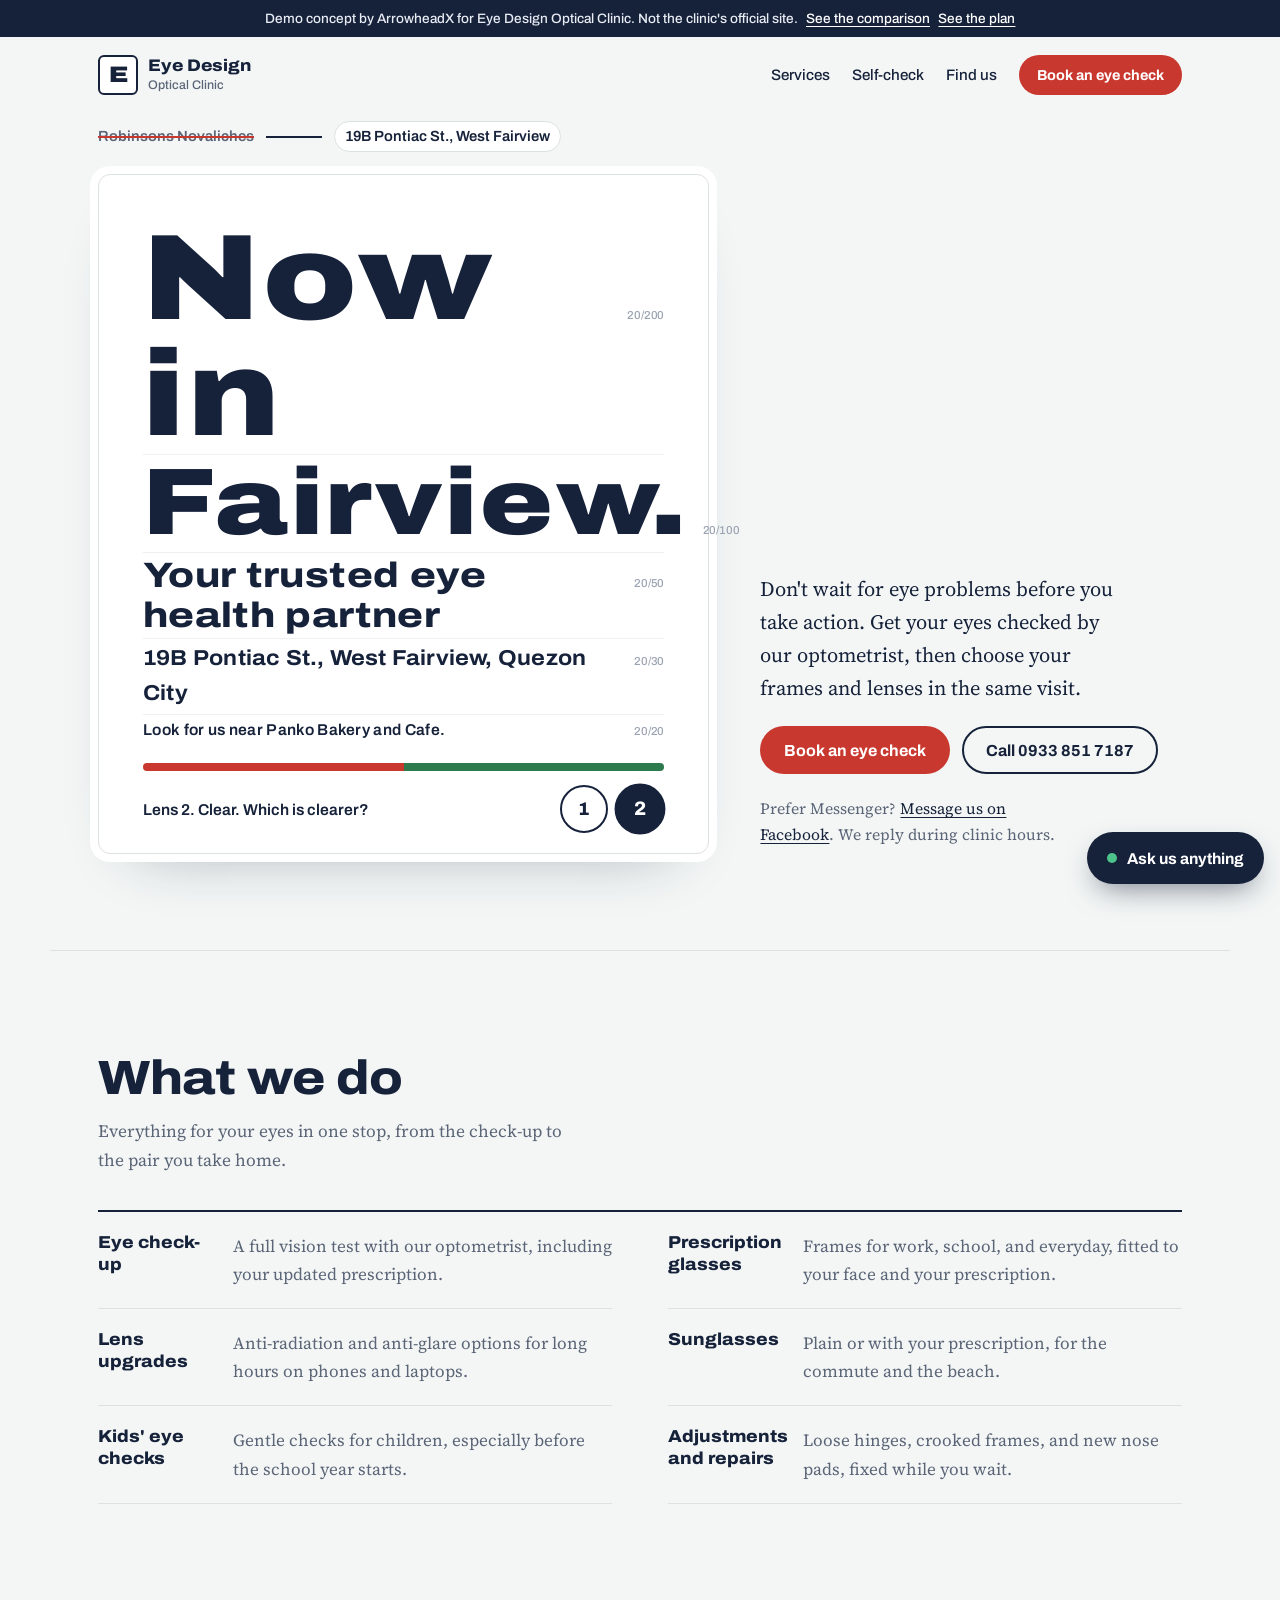
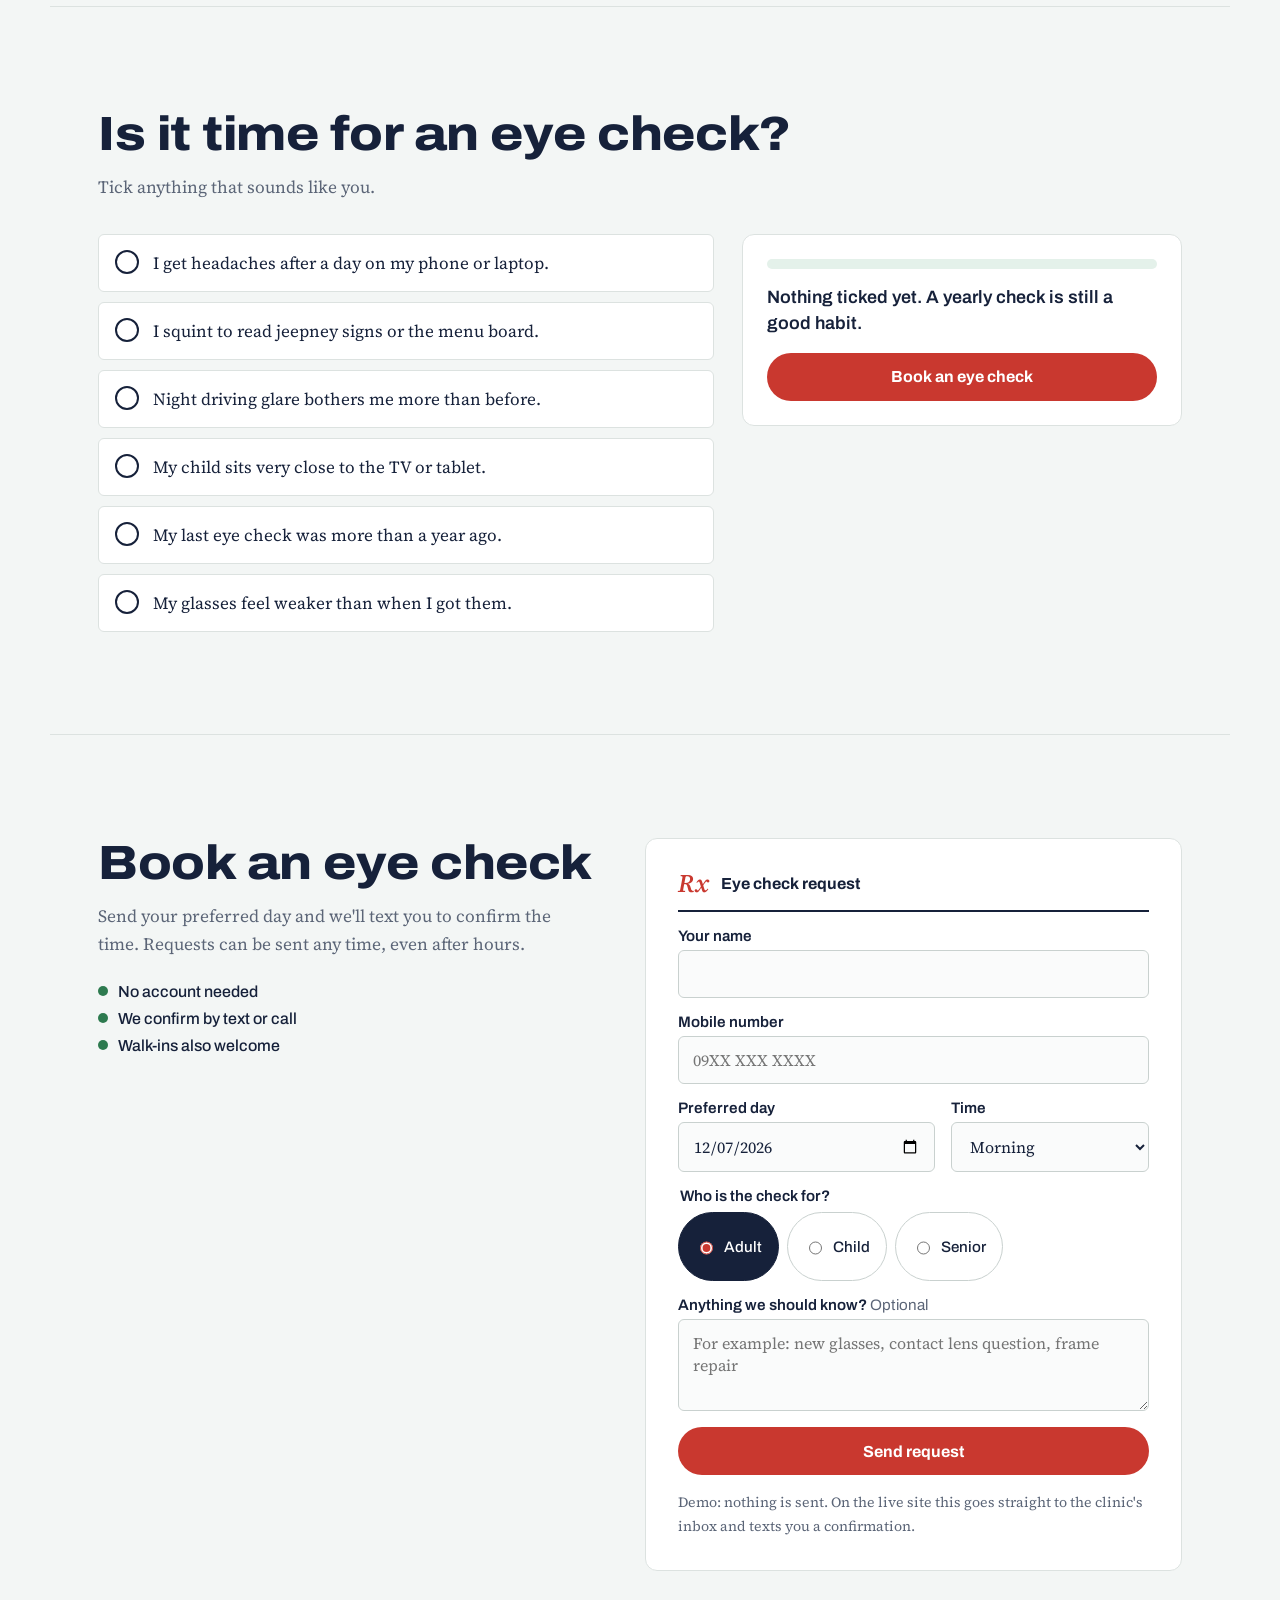
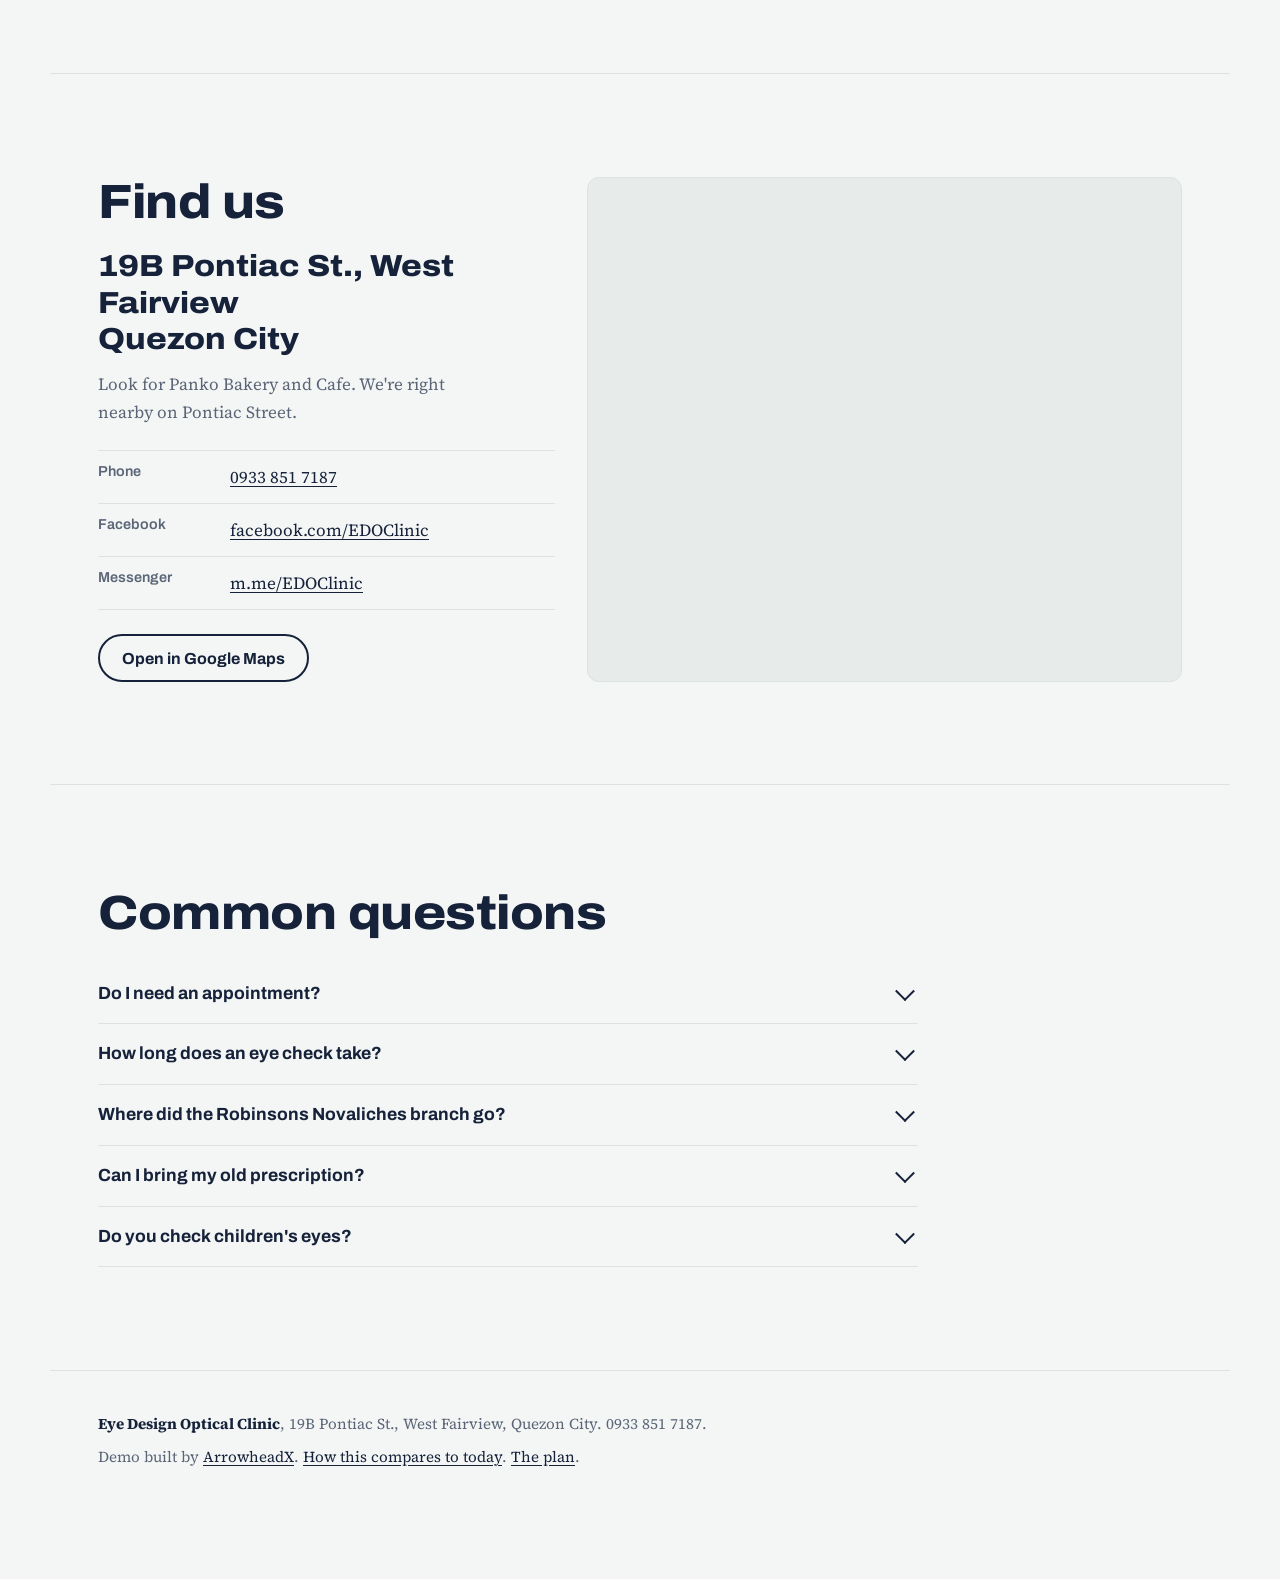
==== index.html @ 6e3d589e "Eye Design Optical demo, comparison, and plan pages Co-Authored-By: Claude Opus 5.5 <noreply@anthrop" ====
<!doctype html>
<html lang="en">
<head>
<meta charset="utf-8">
<meta name="viewport" content="width=device-width, initial-scale=1">
<title>Eye Design Optical Clinic | Eye checks in West Fairview, Quezon City (demo)</title>
<meta name="description" content="Demo concept: Eye Design Optical Clinic is now at 19B Pontiac St., West Fairview, Quezon City, near Panko Bakery and Cafe. Request an eye check any time.">
<meta name="robots" content="noindex, nofollow">
<link rel="preconnect" href="https://fonts.googleapis.com">
<link rel="preconnect" href="https://fonts.gstatic.com" crossorigin>
<link href="https://fonts.googleapis.com/css2?family=Archivo:wdth,wght@62..125,400..900&family=Source+Serif+4:opsz,wght@8..60,400;8..60,600&display=swap" rel="stylesheet">
<link rel="stylesheet" href="styles.css">
<link rel="icon" href="data:image/svg+xml,%3Csvg xmlns='http://www.w3.org/2000/svg' viewBox='0 0 32 32'%3E%3Crect width='32' height='32' rx='6' fill='%23ffffff'/%3E%3Cpath d='M8 8h16v4H13v2h9v4h-9v2h11v4H8z' fill='%2316213A'/%3E%3C/svg%3E">
</head>
<body>
<a class="skip" href="#book">Skip to booking</a>

<div class="demo-bar" role="note">
  Demo concept by ArrowheadX for Eye Design Optical Clinic. Not the clinic's official site.
  <a href="compare">See the comparison</a> <a href="pitch">See the plan</a>
</div>

<header class="top">
  <a class="brand" href="#" aria-label="Eye Design Optical Clinic, home">
    <span class="brand-mark" aria-hidden="true">E</span>
    <span class="brand-name">Eye Design<br><small>Optical Clinic</small></span>
  </a>
  <nav aria-label="Main">
    <a href="#services">Services</a>
    <a href="#check">Self-check</a>
    <a href="#visit">Find us</a>
    <a class="btn btn-red btn-sm" href="#book">Book an eye check</a>
  </nav>
</header>

<main>
<section class="hero" aria-labelledby="hero-title">
  <div class="moved" role="status">
    <span class="moved-old">Robinsons Novaliches</span>
    <span class="moved-line" aria-hidden="true"><i></i></span>
    <span class="moved-new">19B Pontiac St., West Fairview</span>
    <span class="sr">We have moved from Robinsons Novaliches to 19B Pontiac St., West Fairview.</span>
  </div>

  <div class="hero-grid">
    <figure class="chart" id="chart" data-lens="0">
      <h1 id="hero-title" class="chart-rows">
        <span class="row r1"><b>Now in</b><em>20/200</em></span>
        <span class="row r2"><b>Fairview.</b><em>20/100</em></span>
        <span class="row r3"><b>Your trusted eye health partner</b><em>20/50</em></span>
        <span class="row r4"><b>19B Pontiac St., West Fairview, Quezon City</b><em>20/30</em></span>
        <span class="row r5"><b>Look for us near Panko Bakery and Cafe.</b><em>20/20</em></span>
      </h1>
      <div class="duo" aria-hidden="true"><span></span><span></span></div>
      <figcaption class="lens-q">
        <span id="lens-prompt">Which is clearer?</span>
        <span class="lens-btns" role="group" aria-label="Choose a lens">
          <button type="button" class="lens" data-lens="1" aria-pressed="false">1</button>
          <button type="button" class="lens" data-lens="2" aria-pressed="false">2</button>
        </span>
      </figcaption>
    </figure>

    <div class="hero-side">
      <p class="lede">Don't wait for eye problems before you take action. Get your eyes checked by our optometrist, then choose your frames and lenses in the same visit.</p>
      <div class="actions">
        <a class="btn btn-red" href="#book">Book an eye check</a>
        <a class="btn btn-line" href="tel:+639338517187">Call 0933 851 7187</a>
      </div>
      <p class="side-note">Prefer Messenger? <a href="https://m.me/EDOClinic" rel="noopener">Message us on Facebook</a>. We reply during clinic hours.</p>
    </div>
  </div>
</section>

<section id="services" class="section services" aria-labelledby="svc-title">
  <h2 id="svc-title">What we do</h2>
  <p class="section-lede">Everything for your eyes in one stop, from the check-up to the pair you take home.</p>
  <dl class="svc">
    <div><dt>Eye check-up</dt><dd>A full vision test with our optometrist, including your updated prescription.</dd></div>
    <div><dt>Prescription glasses</dt><dd>Frames for work, school, and everyday, fitted to your face and your prescription.</dd></div>
    <div><dt>Lens upgrades</dt><dd>Anti-radiation and anti-glare options for long hours on phones and laptops.</dd></div>
    <div><dt>Sunglasses</dt><dd>Plain or with your prescription, for the commute and the beach.</dd></div>
    <div><dt>Kids' eye checks</dt><dd>Gentle checks for children, especially before the school year starts.</dd></div>
    <div><dt>Adjustments and repairs</dt><dd>Loose hinges, crooked frames, and new nose pads, fixed while you wait.</dd></div>
  </dl>
</section>

<section id="check" class="section check" aria-labelledby="chk-title">
  <div class="check-head">
    <h2 id="chk-title">Is it time for an eye check?</h2>
    <p class="section-lede">Tick anything that sounds like you.</p>
  </div>
  <div class="check-body">
    <fieldset class="signs">
      <legend class="sr">Signs you may need an eye check</legend>
      <label><input type="checkbox"> I get headaches after a day on my phone or laptop.</label>
      <label><input type="checkbox"> I squint to read jeepney signs or the menu board.</label>
      <label><input type="checkbox"> Night driving glare bothers me more than before.</label>
      <label><input type="checkbox"> My child sits very close to the TV or tablet.</label>
      <label><input type="checkbox"> My last eye check was more than a year ago.</label>
      <label><input type="checkbox"> My glasses feel weaker than when I got them.</label>
    </fieldset>
    <div class="verdict" aria-live="polite">
      <div class="verdict-bar" aria-hidden="true"><span id="verdict-fill"></span></div>
      <p id="verdict-text">Nothing ticked yet. A yearly check is still a good habit.</p>
      <a class="btn btn-red" id="verdict-cta" href="#book">Book an eye check</a>
    </div>
  </div>
</section>

<section id="book" class="section book" aria-labelledby="book-title">
  <div class="book-intro">
    <h2 id="book-title">Book an eye check</h2>
    <p class="section-lede">Send your preferred day and we'll text you to confirm the time. Requests can be sent any time, even after hours.</p>
    <ul class="book-facts">
      <li>No account needed</li>
      <li>We confirm by text or call</li>
      <li>Walk-ins also welcome</li>
    </ul>
  </div>

  <form class="slip" id="book-form" novalidate>
    <div class="slip-head">
      <span class="slip-mark" aria-hidden="true">Rx</span>
      <span>Eye check request</span>
    </div>
    <div class="field">
      <label for="f-name">Your name</label>
      <input id="f-name" name="name" autocomplete="name" required>
      <p class="err" id="e-name">Enter your name so we know who to expect.</p>
    </div>
    <div class="field">
      <label for="f-phone">Mobile number</label>
      <input id="f-phone" name="phone" type="tel" inputmode="tel" autocomplete="tel" placeholder="09XX XXX XXXX" required>
      <p class="err" id="e-phone">Enter an 11-digit mobile number starting with 09.</p>
    </div>
    <div class="row2">
      <div class="field">
        <label for="f-date">Preferred day</label>
        <input id="f-date" name="date" type="date" required>
        <p class="err" id="e-date">Pick a day from today onward.</p>
      </div>
      <div class="field">
        <label for="f-time">Time</label>
        <select id="f-time" name="time">
          <option>Morning</option>
          <option>Afternoon</option>
          <option>Anytime</option>
        </select>
      </div>
    </div>
    <fieldset class="field who">
      <legend>Who is the check for?</legend>
      <label><input type="radio" name="who" value="Adult" checked> Adult</label>
      <label><input type="radio" name="who" value="Child"> Child</label>
      <label><input type="radio" name="who" value="Senior"> Senior</label>
    </fieldset>
    <div class="field">
      <label for="f-note">Anything we should know? <span class="opt">Optional</span></label>
      <textarea id="f-note" name="note" rows="3" placeholder="For example: new glasses, contact lens question, frame repair"></textarea>
    </div>
    <button class="btn btn-red btn-block" type="submit">Send request</button>
    <p class="demo-note">Demo: nothing is sent. On the live site this goes straight to the clinic's inbox and texts you a confirmation.</p>

    <div class="sent" id="sent" hidden tabindex="-1">
      <svg class="sent-lens" viewBox="0 0 120 60" aria-hidden="true">
        <circle cx="30" cy="30" r="22"/><circle cx="90" cy="30" r="22"/>
        <path d="M52 30c4-6 12-6 16 0"/>
        <path class="tick" d="M80 31l7 7 13-15"/>
      </svg>
      <h3>Request sent</h3>
      <p id="sent-text">We'll text you to confirm your time.</p>
      <button type="button" class="btn btn-line" id="sent-again">Book for someone else</button>
    </div>
  </form>
</section>

<section id="visit" class="section visit" aria-labelledby="visit-title">
  <div class="visit-info">
    <h2 id="visit-title">Find us</h2>
    <address>
      19B Pontiac St., West Fairview<br>Quezon City
    </address>
    <p class="landmark">Look for Panko Bakery and Cafe. We're right nearby on Pontiac Street.</p>
    <ul class="contact">
      <li><span>Phone</span><a href="tel:+639338517187">0933 851 7187</a></li>
      <li><span>Facebook</span><a href="https://www.facebook.com/EDOClinic" rel="noopener">facebook.com/EDOClinic</a></li>
      <li><span>Messenger</span><a href="https://m.me/EDOClinic" rel="noopener">m.me/EDOClinic</a></li>
    </ul>
    <a class="btn btn-line" href="https://www.google.com/maps/search/?api=1&query=19B+Pontiac+St+West+Fairview+Quezon+City" rel="noopener">Open in Google Maps</a>
  </div>
  <div class="map">
    <iframe title="Map to 19B Pontiac St., West Fairview" loading="lazy" referrerpolicy="no-referrer-when-downgrade"
      src="https://maps.google.com/maps?q=19B%20Pontiac%20St%2C%20West%20Fairview%2C%20Quezon%20City&z=16&output=embed"></iframe>
  </div>
</section>

<section class="section faq" aria-labelledby="faq-title">
  <h2 id="faq-title">Common questions</h2>
  <details><summary>Do I need an appointment?</summary><p>Walk-ins are welcome. Booking ahead means less waiting, especially on weekends.</p></details>
  <details><summary>How long does an eye check take?</summary><p>Most check-ups take about 20 to 30 minutes. Choosing frames takes as long as you like.</p></details>
  <details><summary>Where did the Robinsons Novaliches branch go?</summary><p>We've moved to 19B Pontiac St., West Fairview, near Panko Bakery and Cafe. Same team, new home.</p></details>
  <details><summary>Can I bring my old prescription?</summary><p>Yes. Bring your old glasses or prescription so we can compare and see what changed.</p></details>
  <details><summary>Do you check children's eyes?</summary><p>Yes. Kids often don't say they can't see the board, so a check before school starts is a good idea.</p></details>
</section>
</main>

<footer class="foot">
  <p><strong>Eye Design Optical Clinic</strong>, 19B Pontiac St., West Fairview, Quezon City. 0933 851 7187.</p>
  <p class="foot-demo">Demo built by <a href="https://arrowheadx.ai" rel="noopener">ArrowheadX</a>. <a href="compare">How this compares to today</a>. <a href="pitch">The plan</a>.</p>
</footer>

<button class="chat-fab" id="chat-open" aria-expanded="false" aria-controls="chat">
  <span class="chat-dot" aria-hidden="true"></span> Ask us anything
</button>
<section class="chat" id="chat" hidden aria-label="Chat with Eye Design Optical Clinic">
  <header class="chat-head">
    <div><strong>Eye Design Optical</strong><span>Answers any time, even after hours</span></div>
    <button type="button" class="chat-x" id="chat-close" aria-label="Close chat">&times;</button>
  </header>
  <div class="chat-log" id="chat-log" aria-live="polite"></div>
  <div class="chat-quick" id="chat-quick">
    <button type="button">Where are you now?</button>
    <button type="button">How much is an eye check?</button>
    <button type="button">Are you open today?</button>
    <button type="button">Book for my child</button>
  </div>
  <form class="chat-form" id="chat-form">
    <label for="chat-in" class="sr">Type a question</label>
    <input id="chat-in" autocomplete="off" placeholder="Type a question">
    <button type="submit">Send</button>
  </form>
</section>

<script src="app.js"></script>
</body>
</html>
---- styles.css ----
:root{
  --bg:#F3F6F5;
  --panel:#FFFFFF;
  --ink:#16213A;
  --slate:#5B6577;
  --line:#DCE2E0;
  --red:#C9382F;
  --red-d:#A82C24;
  --green:#2D7A4F;
  --green-l:#E4F1EA;
  --red-l:#FBE9E7;
  --r-sm:6px;
  --r:12px;
  --display:"Archivo",system-ui,sans-serif;
  --body:"Source Serif 4",Georgia,serif;
  --gut:clamp(16px,4vw,48px);
  --max:1180px;
}
*{box-sizing:border-box}
html{scroll-behavior:smooth;-webkit-text-size-adjust:100%}
body{margin:0;background:var(--bg);color:var(--ink);font:400 1.0625rem/1.65 var(--body);overflow-x:hidden}
img,iframe,svg{max-width:100%}
a{color:var(--ink);text-underline-offset:3px}
a:hover{color:var(--red)}
:focus-visible{outline:3px solid var(--red);outline-offset:3px;border-radius:4px}
h1,h2,h3{font-family:var(--display);line-height:1.08;margin:0;letter-spacing:-.01em}
h2{font-size:clamp(1.9rem,4.4vw,3rem);font-weight:800;font-stretch:112%}
h3{font-size:1.25rem;font-weight:700}
p{margin:0}
.sr{position:absolute;width:1px;height:1px;overflow:hidden;clip:rect(0 0 0 0);white-space:nowrap}
.skip{position:absolute;left:-999px;top:8px;background:var(--ink);color:#fff;padding:8px 12px;z-index:50}
.skip:focus{left:8px}

/* demo bar */
.demo-bar{background:var(--ink);color:#E8ECF4;font:500 .85rem/1.4 var(--display);padding:9px var(--gut);text-align:center}
.demo-bar a{color:#fff;margin-left:.4em}

/* header */
.top{max-width:var(--max);margin:0 auto;padding:18px var(--gut);display:flex;align-items:center;justify-content:space-between;gap:16px}
.brand{display:flex;align-items:center;gap:10px;text-decoration:none}
.brand-mark{display:grid;place-items:center;width:40px;height:40px;border:2px solid var(--ink);border-radius:var(--r-sm);font:900 1.4rem/1 var(--display);font-stretch:125%;background:var(--panel)}
.brand-name{font:800 1.05rem/1.05 var(--display);font-stretch:110%}
.brand-name small{font-weight:500;font-size:.78rem;color:var(--slate);font-stretch:100%}
.top nav{display:flex;align-items:center;gap:22px;font:500 .95rem var(--display)}
.top nav a:not(.btn){text-decoration:none}
@media (max-width:760px){.top nav a:not(.btn){display:none}}

/* buttons */
.btn{display:inline-flex;align-items:center;justify-content:center;gap:8px;min-height:48px;padding:0 22px;border-radius:999px;font:700 1rem var(--display);text-decoration:none;border:2px solid transparent;cursor:pointer;transition:background .15s,color .15s,transform .15s}
.btn:active{transform:translateY(1px)}
.btn-red{background:var(--red);color:#fff}
.btn-red:hover{background:var(--red-d);color:#fff}
.btn-line{background:transparent;border-color:var(--ink);color:var(--ink)}
.btn-line:hover{background:var(--ink);color:#fff}
.btn-sm{min-height:40px;padding:0 16px;font-size:.9rem}
.btn-block{width:100%}

/* hero */
.hero{max-width:var(--max);margin:0 auto;padding:8px var(--gut) clamp(48px,8vw,96px)}
.moved{display:flex;align-items:center;gap:12px;flex-wrap:wrap;font:600 .92rem/1.3 var(--display);margin-bottom:22px;color:var(--slate)}
.moved-old{text-decoration:line-through;text-decoration-color:var(--red);text-decoration-thickness:2px}
.moved-new{color:var(--ink);background:var(--panel);border:1px solid var(--line);padding:5px 10px;border-radius:999px}
.moved-line{position:relative;width:56px;height:2px;background:var(--line);overflow:hidden}
.moved-line i{position:absolute;inset:0;background:var(--ink);transform:scaleX(0);transform-origin:left;animation:draw 1.1s .3s ease-out forwards}
@keyframes draw{to{transform:scaleX(1)}}

.hero-grid{display:grid;gap:clamp(24px,4vw,56px);grid-template-columns:1fr}
@media (min-width:980px){.hero-grid{grid-template-columns:minmax(0,1.45fr) minmax(0,1fr);align-items:end}}

.chart{margin:0;background:var(--panel);border:1px solid var(--line);border-radius:var(--r);padding:clamp(20px,4vw,44px) clamp(18px,4vw,44px) 20px;box-shadow:0 0 0 8px #fff,0 30px 60px -40px rgba(22,33,58,.45)}
.chart-rows{display:block;font:inherit;margin:0}
.row{display:flex;align-items:baseline;justify-content:space-between;gap:14px;border-bottom:1px solid #EEF1F0;padding:.12em 0}
.row b{font-family:var(--display);font-weight:900;font-stretch:118%;color:var(--ink);letter-spacing:.01em;transition:filter .6s ease}
.row em{font:500 .72rem/1 var(--display);font-style:normal;color:#9AA3B2;flex:none;font-variant-numeric:tabular-nums}
.r1 b{font-size:clamp(3.2rem,11vw,7.6rem);line-height:.95;letter-spacing:.03em}
.r2 b{font-size:clamp(2.6rem,8.6vw,5.9rem);line-height:.98;letter-spacing:.03em}
.r3 b{font-size:clamp(1.25rem,3.2vw,2.2rem);font-weight:800;line-height:1.15}
.r4 b{font-size:clamp(.98rem,2vw,1.35rem);font-weight:700;font-stretch:108%}
.r5 b{font-size:clamp(.82rem,1.4vw,.98rem);font-weight:600;font-stretch:100%;letter-spacing:.02em}
.row:last-child{border-bottom:0}

/* blur states: 0 = out of focus, 1 = closer, 2 = sharp */
.chart[data-lens="0"] .row b{filter:blur(7px)}
.chart[data-lens="1"] .row b{filter:blur(2.6px)}
.chart[data-lens="1"] .r4 b,.chart[data-lens="1"] .r5 b{filter:blur(1.8px)}
.chart[data-lens="2"] .row b{filter:none}

.duo{display:grid;grid-template-columns:1fr 1fr;height:8px;border-radius:999px;overflow:hidden;margin:18px 0 14px}
.duo span:first-child{background:var(--red)}
.duo span:last-child{background:var(--green)}
.lens-q{display:flex;align-items:center;justify-content:space-between;gap:12px;font:600 .98rem var(--display)}
.lens-btns{display:flex;gap:8px}
.lens{width:48px;height:48px;border-radius:50%;border:2px solid var(--ink);background:var(--panel);font:800 1.15rem var(--display);color:var(--ink);cursor:pointer;transition:background .2s,color .2s,transform .2s}
.lens[aria-pressed="true"]{background:var(--ink);color:#fff;transform:scale(1.06)}
.lens.flash{animation:flash .5s ease}
@keyframes flash{50%{transform:scale(1.14)}}

.hero-side{display:grid;gap:22px;padding-bottom:6px}
.lede{font-size:clamp(1.12rem,1.6vw,1.3rem);line-height:1.6;max-width:36ch}
.actions{display:flex;flex-wrap:wrap;gap:12px}
.side-note{color:var(--slate);font-size:.98rem;max-width:40ch}

/* sections */
.section{max-width:var(--max);margin:0 auto;padding:clamp(56px,8vw,104px) var(--gut);border-top:1px solid var(--line)}
.section-lede{color:var(--slate);margin-top:12px;max-width:52ch;font-size:1.08rem}

.svc{margin:36px 0 0;display:grid;grid-template-columns:1fr;border-top:2px solid var(--ink)}
@media (min-width:720px){.svc{grid-template-columns:1fr 1fr;column-gap:56px}}
.svc>div{display:grid;grid-template-columns:minmax(0,13ch) 1fr;gap:18px;padding:20px 0;border-bottom:1px solid var(--line)}
.svc dt{font:800 1.08rem/1.25 var(--display);font-stretch:108%}
.svc dd{margin:0;color:var(--slate)}
@media (max-width:420px){.svc>div{grid-template-columns:1fr;gap:4px}}

/* self-check */
.check-body{display:grid;gap:28px;margin-top:32px}
@media (min-width:900px){.check-body{grid-template-columns:1.4fr 1fr;align-items:start}}
.signs{border:0;margin:0;padding:0;display:grid;gap:10px}
.signs label{display:flex;gap:14px;align-items:flex-start;background:var(--panel);border:1px solid var(--line);border-radius:var(--r-sm);padding:14px 16px;cursor:pointer;transition:border-color .2s,background .2s}
.signs input{appearance:none;flex:none;width:24px;height:24px;margin:1px 0 0;border:2px solid var(--ink);border-radius:50%;display:grid;place-items:center;cursor:pointer}
.signs input::after{content:"";width:12px;height:12px;border-radius:50%;background:var(--red);transform:scale(0);transition:transform .2s}
.signs input:checked::after{transform:scale(1)}
.signs label:has(input:checked){border-color:var(--red);background:var(--red-l)}
.verdict{background:var(--panel);border:1px solid var(--line);border-radius:var(--r);padding:24px;display:grid;gap:16px;position:sticky;top:20px}
.verdict-bar{height:10px;border-radius:999px;background:var(--green-l);overflow:hidden}
.verdict-bar span{display:block;height:100%;width:0;background:var(--green);transition:width .5s ease,background .5s ease}
.verdict.warn .verdict-bar span{background:var(--red)}
#verdict-text{font:600 1.12rem/1.45 var(--display)}

/* booking */
.book{display:grid;gap:36px}
@media (min-width:920px){.book{grid-template-columns:1fr 1.05fr;align-items:start}}
.book-facts{list-style:none;padding:0;margin:24px 0 0;display:grid;gap:10px;font:500 1rem var(--display)}
.book-facts li{display:flex;gap:10px;align-items:center}
.book-facts li::before{content:"";width:10px;height:10px;border-radius:50%;background:var(--green);flex:none}
.slip{position:relative;background:var(--panel);border:1px solid var(--line);border-radius:var(--r);padding:clamp(20px,3.5vw,32px);display:grid;gap:16px;overflow:hidden}
.slip-head{display:flex;align-items:center;gap:12px;font:700 1rem var(--display);padding-bottom:14px;border-bottom:2px solid var(--ink)}
.slip-mark{font:italic 600 1.6rem/1 var(--body);color:var(--red)}
.field{display:grid;gap:6px;border:0;margin:0;padding:0;min-width:0}
.field label,.field legend{font:600 .95rem var(--display)}
.opt{font-weight:400;color:var(--slate)}
.field input,.field select,.field textarea{width:100%;font:400 1rem var(--body);color:var(--ink);background:#FAFBFB;border:1.5px solid #C9D1CF;border-radius:var(--r-sm);padding:12px 14px;min-height:48px}
.field input:focus,.field select:focus,.field textarea:focus{border-color:var(--ink);outline:none;box-shadow:0 0 0 3px rgba(22,33,58,.12)}
.field.bad input{border-color:var(--red)}
.err{display:none;color:var(--red);font:500 .88rem var(--display)}
.field.bad .err{display:block}
.row2{display:grid;gap:16px;grid-template-columns:1fr}
@media (min-width:460px){.row2{grid-template-columns:1.3fr 1fr}}
.who{display:flex;flex-wrap:wrap;gap:8px}
.who legend{margin-bottom:8px;width:100%}
.who label{display:flex;gap:8px;align-items:center;border:1.5px solid #C9D1CF;border-radius:999px;padding:8px 16px;font-weight:500;cursor:pointer}
.who label:has(input:checked){border-color:var(--ink);background:var(--ink);color:#fff}
.who input{accent-color:var(--red)}
.demo-note{font-size:.88rem;color:var(--slate)}
.sent{position:absolute;inset:0;background:var(--panel);display:grid;place-content:center;justify-items:center;text-align:center;gap:12px;padding:24px}
.sent:not([hidden]){animation:fade .35s ease}
.sent[hidden]{display:none}
.sent-lens{width:150px;fill:none;stroke:var(--ink);stroke-width:3;stroke-linecap:round;stroke-linejoin:round}
.sent-lens circle{stroke-dasharray:140;stroke-dashoffset:140;animation:dash .7s ease forwards}
.sent-lens circle:nth-child(2){animation-delay:.15s}
.sent-lens .tick{stroke:var(--green);stroke-width:4;stroke-dasharray:40;stroke-dashoffset:40;animation:dash .4s .75s ease forwards}
.sent h3{font-size:1.6rem;font-stretch:112%}
#sent-text{color:var(--slate);max-width:32ch}
@keyframes dash{to{stroke-dashoffset:0}}
@keyframes fade{from{opacity:0}to{opacity:1}}

/* visit */
.visit{display:grid;gap:32px}
@media (min-width:900px){.visit{grid-template-columns:1fr 1.3fr;align-items:stretch}}
.visit address{font:800 clamp(1.4rem,2.6vw,1.9rem)/1.2 var(--display);font-style:normal;font-stretch:110%;margin-top:20px}
.landmark{margin-top:12px;color:var(--slate);max-width:40ch}
.contact{list-style:none;padding:0;margin:24px 0;display:grid;gap:0;border-top:1px solid var(--line)}
.contact li{display:grid;grid-template-columns:7.5rem 1fr;gap:12px;padding:12px 0;border-bottom:1px solid var(--line)}
.contact span{font:600 .9rem var(--display);color:var(--slate)}
.contact a{overflow-wrap:anywhere}
.map{min-height:340px;border-radius:var(--r);overflow:hidden;border:1px solid var(--line);background:#E7ECEA}
.map iframe{width:100%;height:100%;min-height:340px;border:0;display:block}

/* faq */
.faq h2{margin-bottom:24px}
.faq details{border-bottom:1px solid var(--line);max-width:820px}
.faq summary{list-style:none;cursor:pointer;padding:18px 40px 18px 0;font:700 1.1rem/1.35 var(--display);position:relative}
.faq summary::-webkit-details-marker{display:none}
.faq summary::after{content:"";position:absolute;right:6px;top:50%;width:12px;height:12px;border-right:2.5px solid var(--ink);border-bottom:2.5px solid var(--ink);transform:translateY(-70%) rotate(45deg);transition:transform .25s}
.faq details[open] summary::after{transform:translateY(-30%) rotate(225deg)}
.faq details p{padding:0 0 20px;color:var(--slate);max-width:62ch}
.faq details[open] p{animation:fade .3s ease}

/* footer */
.foot{max-width:var(--max);margin:0 auto;padding:40px var(--gut) 110px;border-top:1px solid var(--line);display:grid;gap:8px;color:var(--slate);font-size:.95rem}
.foot strong{color:var(--ink)}

/* chat */
.chat-fab{position:fixed;right:16px;bottom:16px;z-index:40;display:flex;align-items:center;gap:10px;min-height:52px;padding:0 20px;border-radius:999px;border:0;background:var(--ink);color:#fff;font:700 .98rem var(--display);cursor:pointer;box-shadow:0 12px 30px -10px rgba(22,33,58,.6)}
.chat-dot{width:10px;height:10px;border-radius:50%;background:#4CC38A;box-shadow:0 0 0 0 rgba(76,195,138,.6);animation:pulse 2.4s infinite}
@keyframes pulse{70%{box-shadow:0 0 0 10px rgba(76,195,138,0)}100%{box-shadow:0 0 0 0 rgba(76,195,138,0)}}
.chat{position:fixed;right:16px;bottom:16px;z-index:45;width:min(380px,calc(100vw - 32px));height:min(560px,calc(100dvh - 32px));background:var(--panel);border:1px solid var(--line);border-radius:16px;box-shadow:0 30px 70px -20px rgba(22,33,58,.45);display:flex;flex-direction:column;overflow:hidden}
.chat[hidden]{display:none}
.chat:not([hidden]){animation:rise .25s ease}
@keyframes rise{from{opacity:0;transform:translateY(12px)}to{opacity:1;transform:none}}
.chat-head{display:flex;justify-content:space-between;align-items:center;padding:14px 16px;background:var(--ink);color:#fff}
.chat-head div{display:grid;font-family:var(--display)}
.chat-head span{font-size:.8rem;opacity:.75}
.chat-x{width:40px;height:40px;border:0;background:transparent;color:#fff;font-size:1.6rem;cursor:pointer;border-radius:50%}
.chat-log{flex:1;overflow-y:auto;padding:16px;display:flex;flex-direction:column;gap:10px;font-size:.98rem}
.msg{max-width:85%;padding:10px 14px;border-radius:14px;line-height:1.45}
.msg.bot{background:#EEF2F1;border-bottom-left-radius:4px;align-self:flex-start}
.msg.me{background:var(--ink);color:#fff;border-bottom-right-radius:4px;align-self:flex-end}
.msg a{color:inherit}
.typing{display:flex;gap:4px;padding:14px}
.typing i{width:7px;height:7px;border-radius:50%;background:#9AA3B2;animation:bob 1s infinite}
.typing i:nth-child(2){animation-delay:.15s}.typing i:nth-child(3){animation-delay:.3s}
@keyframes bob{50%{transform:translateY(-4px)}}
.chat-quick{display:flex;gap:8px;overflow-x:auto;padding:0 16px 10px}
.chat-quick button{flex:none;border:1.5px solid var(--line);background:var(--panel);border-radius:999px;padding:8px 12px;font:500 .85rem var(--display);cursor:pointer;color:var(--ink)}
.chat-quick button:hover{border-color:var(--ink)}
.chat-form{display:flex;gap:8px;padding:12px;border-top:1px solid var(--line)}
.chat-form input{flex:1;min-width:0;border:1.5px solid #C9D1CF;border-radius:999px;padding:10px 14px;font:400 1rem var(--body)}
.chat-form button{border:0;background:var(--red);color:#fff;border-radius:999px;padding:0 16px;font:700 .9rem var(--display);cursor:pointer}

/* compare + pitch shared */
.page-head{max-width:var(--max);margin:0 auto;padding:24px var(--gut) 40px}
.page-head h1{font-size:clamp(2.2rem,6vw,4.4rem);font-weight:900;font-stretch:115%;max-width:18ch}
.page-head p{margin-top:16px;color:var(--slate);max-width:60ch;font-size:1.12rem}
.tbl-wrap{overflow-x:auto;margin-top:28px;border:1px solid var(--line);border-radius:var(--r);background:var(--panel)}
table{width:100%;border-collapse:collapse;min-width:640px;font-size:.98rem}
th,td{text-align:left;vertical-align:top;padding:14px 16px;border-bottom:1px solid var(--line)}
thead th{font:700 .95rem var(--display);background:#F8FAF9;position:sticky;top:0}
tbody th{font:700 .98rem/1.35 var(--display);width:24%}
tbody tr:last-child th,tbody tr:last-child td{border-bottom:0}
.mark{display:inline-block;width:10px;height:10px;border-radius:50%;margin-right:8px;vertical-align:1px}
.mark.no{background:var(--red)}
.mark.yes{background:var(--green)}
.mark.part{background:#D9A23A}
.cols{display:grid;gap:20px;margin-top:28px}
@media (min-width:860px){.cols{grid-template-columns:repeat(3,1fr)}}
.col{background:var(--panel);border:1px solid var(--line);border-radius:var(--r);padding:22px}
.col h3{margin-bottom:8px}
.col p{color:var(--slate)}
.col.us{border:2px solid var(--ink)}
.callout{margin-top:28px;background:var(--ink);color:#E8ECF4;border-radius:var(--r);padding:clamp(22px,4vw,36px);font-size:1.12rem;max-width:860px}
.callout strong{color:#fff;font-family:var(--display)}
.src{font-size:.9rem;color:var(--slate)}
.src li{margin:4px 0;overflow-wrap:anywhere}

/* pitch */
.phases{list-style:none;padding:0;margin:32px 0 0;display:grid;gap:0;border-top:2px solid var(--ink);counter-reset:ph}
.phases>li{display:grid;gap:12px;padding:28px 0;border-bottom:1px solid var(--line);counter-increment:ph}
@media (min-width:860px){.phases>li{grid-template-columns:5rem minmax(0,1fr) minmax(0,1.3fr);gap:28px}}
.phases>li::before{content:counter(ph);font:900 2.6rem/1 var(--display);font-stretch:120%;color:var(--red)}
.phases h3{font-size:1.4rem;font-stretch:110%}
.phases .when{display:block;margin-top:6px;font:500 .92rem var(--display);color:var(--slate)}
.phases ul{margin:0;padding-left:1.1em;display:grid;gap:6px}
.proof{display:grid;gap:24px;margin-top:28px}
@media (min-width:900px){.proof{grid-template-columns:1.1fr 1fr;align-items:center}}
.proof blockquote{margin:0;font:700 clamp(1.3rem,2.4vw,1.75rem)/1.3 var(--display);font-stretch:105%}
.proof ul{margin:0;padding-left:1.1em;display:grid;gap:8px}
.price{display:grid;gap:16px;margin-top:28px}
@media (min-width:860px){.price{grid-template-columns:repeat(3,1fr)}}
.price .col .amt{font:900 1.9rem/1 var(--display);font-stretch:112%;margin:12px 0 14px;color:var(--ink)}
.price .col ul{margin:0;padding-left:1.1em;display:grid;gap:6px;color:var(--slate)}
.cta-row{display:flex;flex-wrap:wrap;gap:12px;margin-top:28px}

@media (prefers-reduced-motion:reduce){
  *,*::before,*::after{animation-duration:.001ms!important;animation-delay:0s!important;transition-duration:.001ms!important;scroll-behavior:auto!important}
  .moved-line i{transform:scaleX(1)}
}
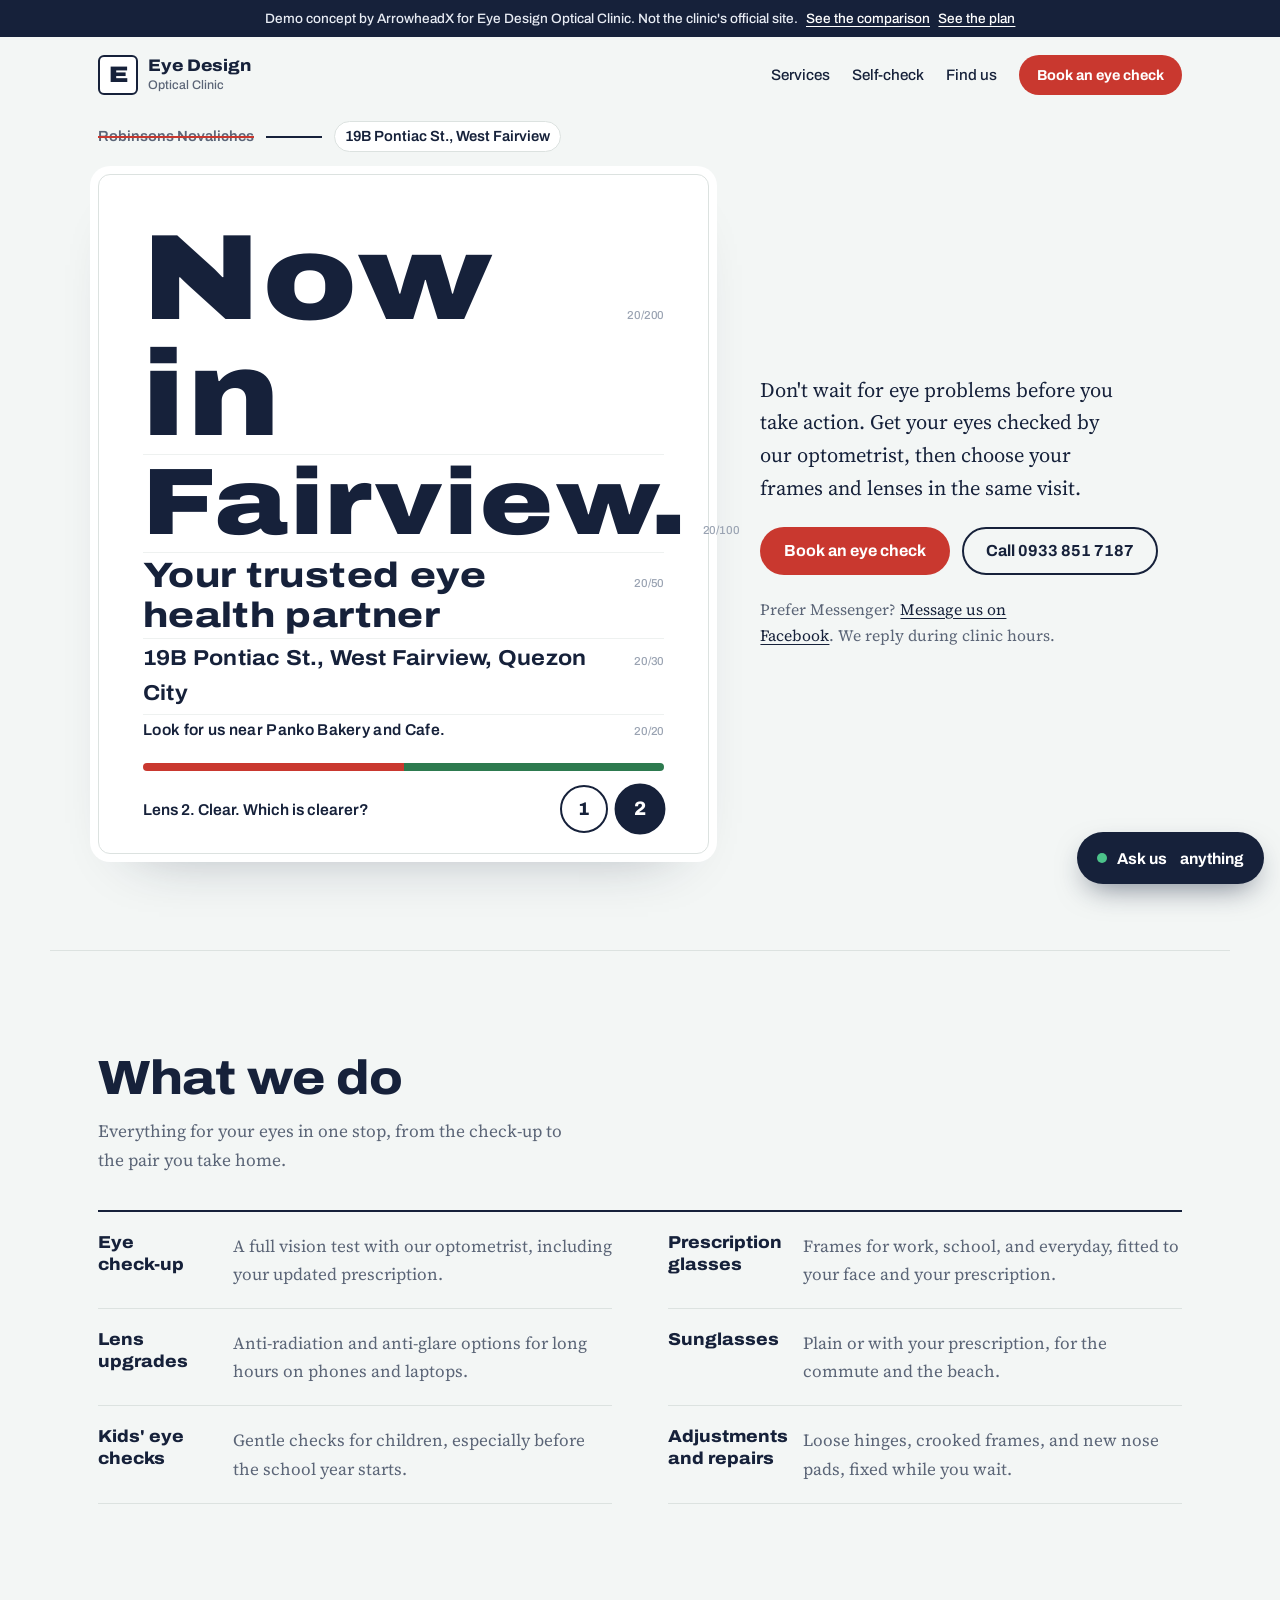
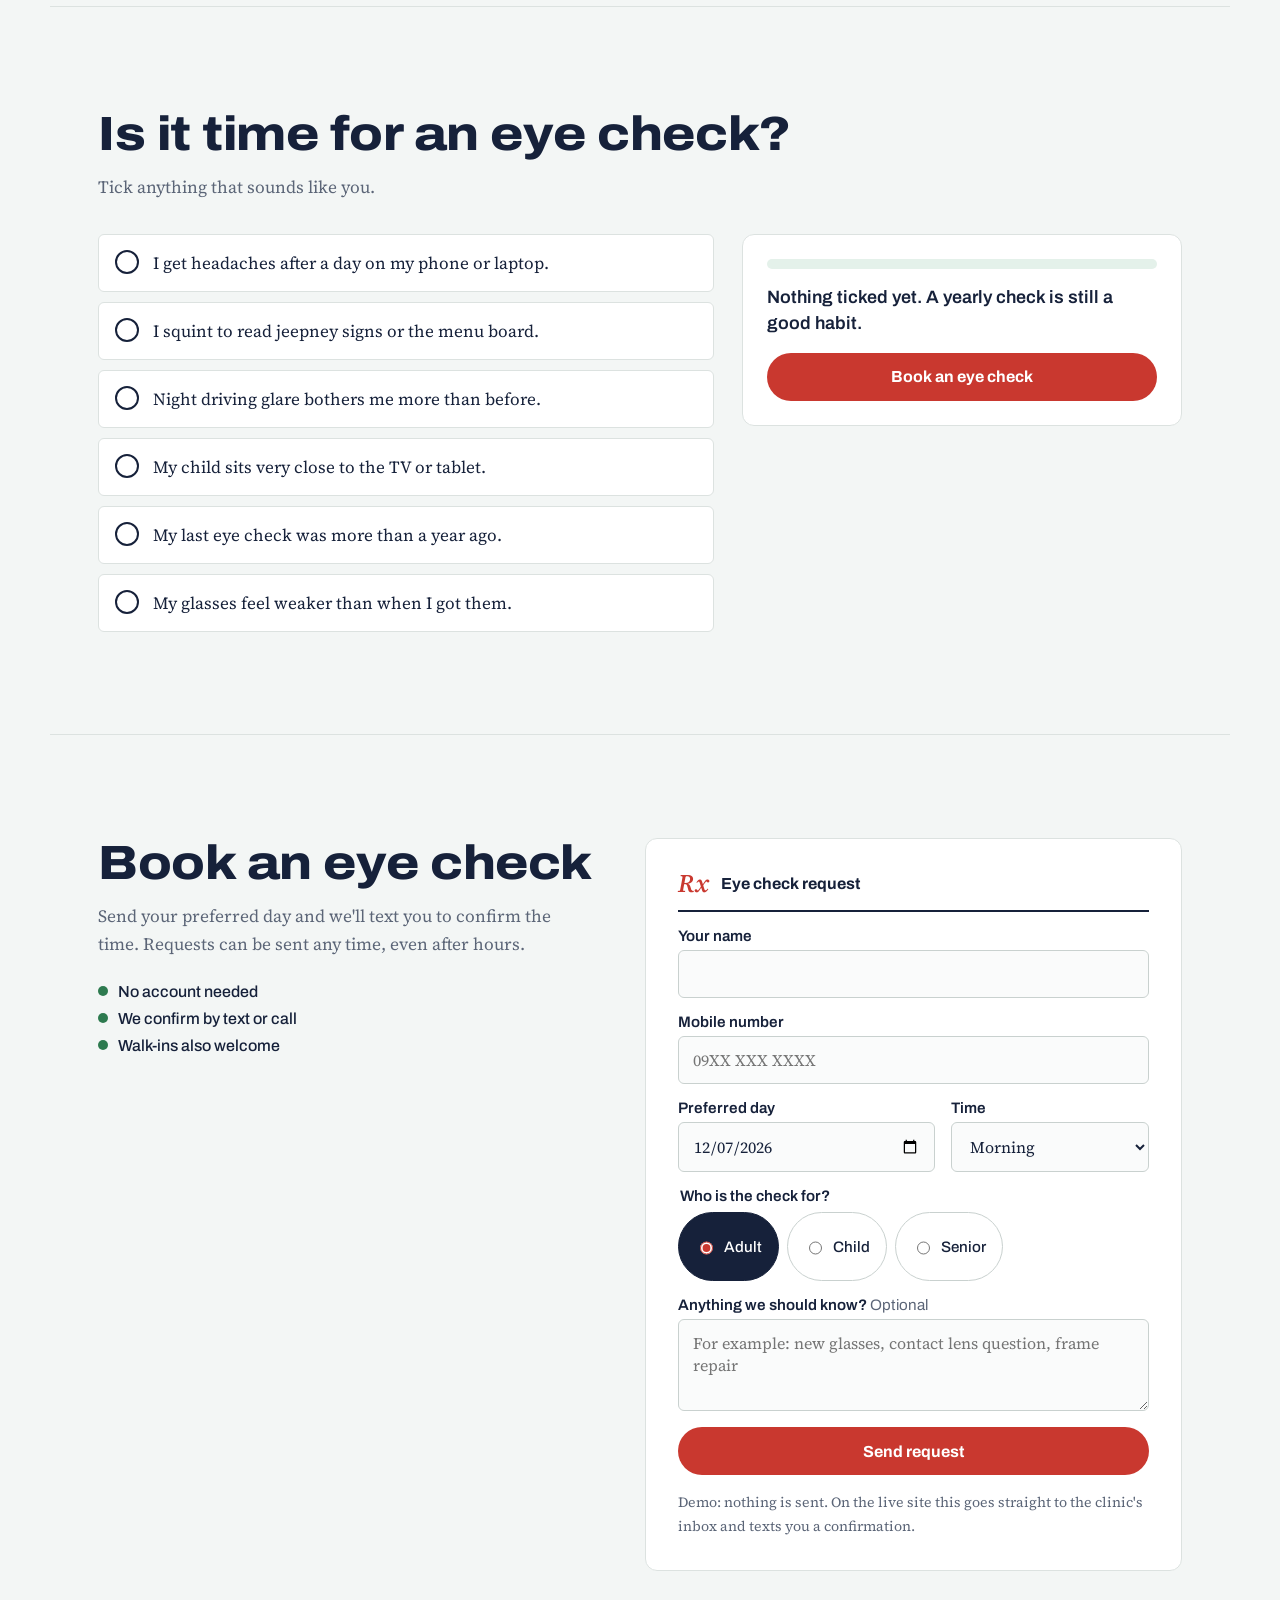
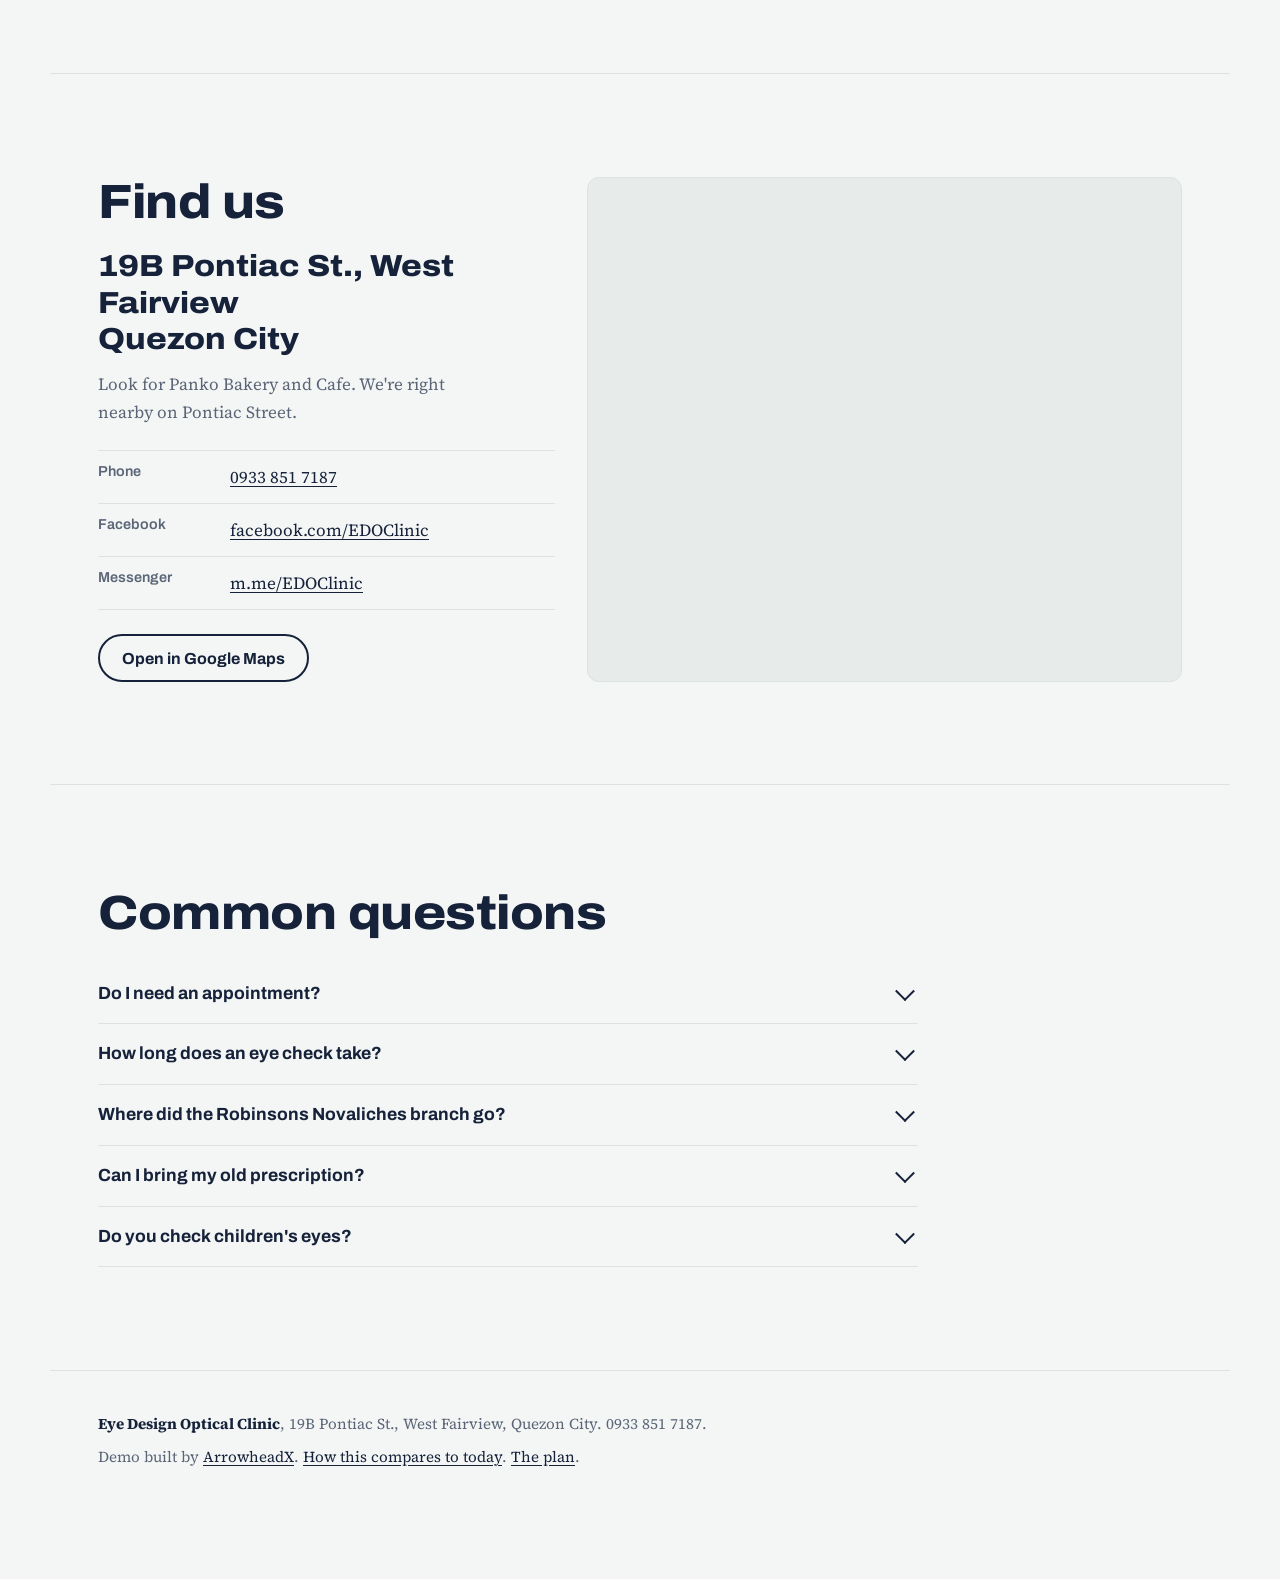
==== commit d82ca3f3: "Fix plan step layout, hero alignment, mobile chat button Co-Authored-By: Claude Opus 5.5 <noreply@an" ====
--- a/index.html
+++ b/index.html
@@ -76,7 +76,7 @@
   <h2 id="svc-title">What we do</h2>
   <p class="section-lede">Everything for your eyes in one stop, from the check-up to the pair you take home.</p>
   <dl class="svc">
-    <div><dt>Eye check-up</dt><dd>A full vision test with our optometrist, including your updated prescription.</dd></div>
+    <div><dt>Eye check‑up</dt><dd>A full vision test with our optometrist, including your updated prescription.</dd></div>
     <div><dt>Prescription glasses</dt><dd>Frames for work, school, and everyday, fitted to your face and your prescription.</dd></div>
     <div><dt>Lens upgrades</dt><dd>Anti-radiation and anti-glare options for long hours on phones and laptops.</dd></div>
     <div><dt>Sunglasses</dt><dd>Plain or with your prescription, for the commute and the beach.</dd></div>
@@ -211,7 +211,7 @@
 </footer>
 
 <button class="chat-fab" id="chat-open" aria-expanded="false" aria-controls="chat">
-  <span class="chat-dot" aria-hidden="true"></span> Ask us anything
+  <span class="chat-dot" aria-hidden="true"></span> Ask us<span class="fab-long">&nbsp;anything</span>
 </button>
 <section class="chat" id="chat" hidden aria-label="Chat with Eye Design Optical Clinic">
   <header class="chat-head">
--- a/styles.css
+++ b/styles.css
@@ -65,7 +65,7 @@
 @keyframes draw{to{transform:scaleX(1)}}
 
 .hero-grid{display:grid;gap:clamp(24px,4vw,56px);grid-template-columns:1fr}
-@media (min-width:980px){.hero-grid{grid-template-columns:minmax(0,1.45fr) minmax(0,1fr);align-items:end}}
+@media (min-width:980px){.hero-grid{grid-template-columns:minmax(0,1.45fr) minmax(0,1fr);align-items:center}}
 
 .chart{margin:0;background:var(--panel);border:1px solid var(--line);border-radius:var(--r);padding:clamp(20px,4vw,44px) clamp(18px,4vw,44px) 20px;box-shadow:0 0 0 8px #fff,0 30px 60px -40px rgba(22,33,58,.45)}
 .chart-rows{display:block;font:inherit;margin:0}
@@ -191,6 +191,7 @@
 
 /* chat */
 .chat-fab{position:fixed;right:16px;bottom:16px;z-index:40;display:flex;align-items:center;gap:10px;min-height:52px;padding:0 20px;border-radius:999px;border:0;background:var(--ink);color:#fff;font:700 .98rem var(--display);cursor:pointer;box-shadow:0 12px 30px -10px rgba(22,33,58,.6)}
+@media (max-width:520px){.chat-fab{min-height:46px;padding:0 16px;font-size:.9rem}.chat-fab .fab-long{display:none}}
 .chat-dot{width:10px;height:10px;border-radius:50%;background:#4CC38A;box-shadow:0 0 0 0 rgba(76,195,138,.6);animation:pulse 2.4s infinite}
 @keyframes pulse{70%{box-shadow:0 0 0 10px rgba(76,195,138,0)}100%{box-shadow:0 0 0 0 rgba(76,195,138,0)}}
 .chat{position:fixed;right:16px;bottom:16px;z-index:45;width:min(380px,calc(100vw - 32px));height:min(560px,calc(100dvh - 32px));background:var(--panel);border:1px solid var(--line);border-radius:16px;box-shadow:0 30px 70px -20px rgba(22,33,58,.45);display:flex;flex-direction:column;overflow:hidden}
@@ -245,10 +246,11 @@
 /* pitch */
 .phases{list-style:none;padding:0;margin:32px 0 0;display:grid;gap:0;border-top:2px solid var(--ink);counter-reset:ph}
 .phases>li{display:grid;gap:12px;padding:28px 0;border-bottom:1px solid var(--line);counter-increment:ph}
-@media (min-width:860px){.phases>li{grid-template-columns:5rem minmax(0,1fr) minmax(0,1.3fr);gap:28px}}
+@media (min-width:860px){.phases>li{grid-template-columns:4rem minmax(0,1fr) minmax(0,1.5fr);gap:28px}}
 .phases>li::before{content:counter(ph);font:900 2.6rem/1 var(--display);font-stretch:120%;color:var(--red)}
 .phases h3{font-size:1.4rem;font-stretch:110%}
 .phases .when{display:block;margin-top:6px;font:500 .92rem var(--display);color:var(--slate)}
+.ph-body{display:grid;gap:14px}
 .phases ul{margin:0;padding-left:1.1em;display:grid;gap:6px}
 .proof{display:grid;gap:24px;margin-top:28px}
 @media (min-width:900px){.proof{grid-template-columns:1.1fr 1fr;align-items:center}}
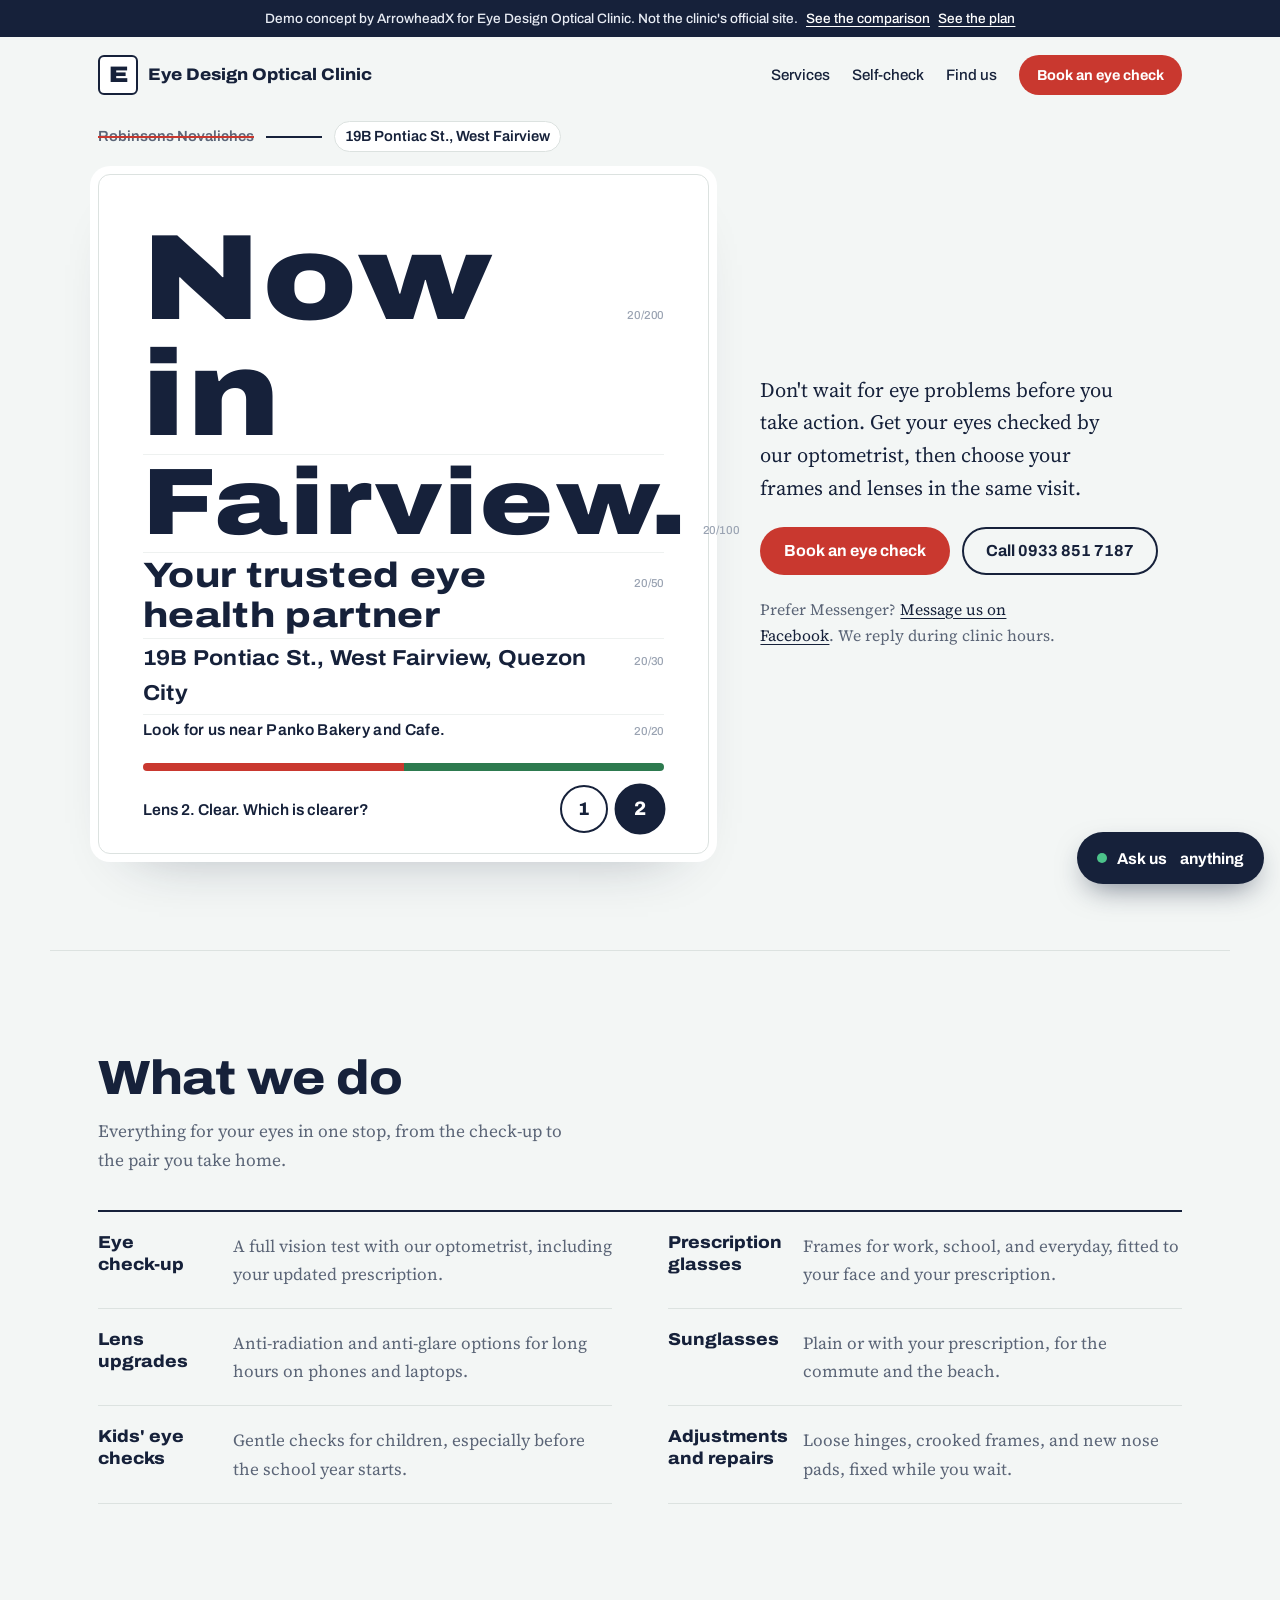
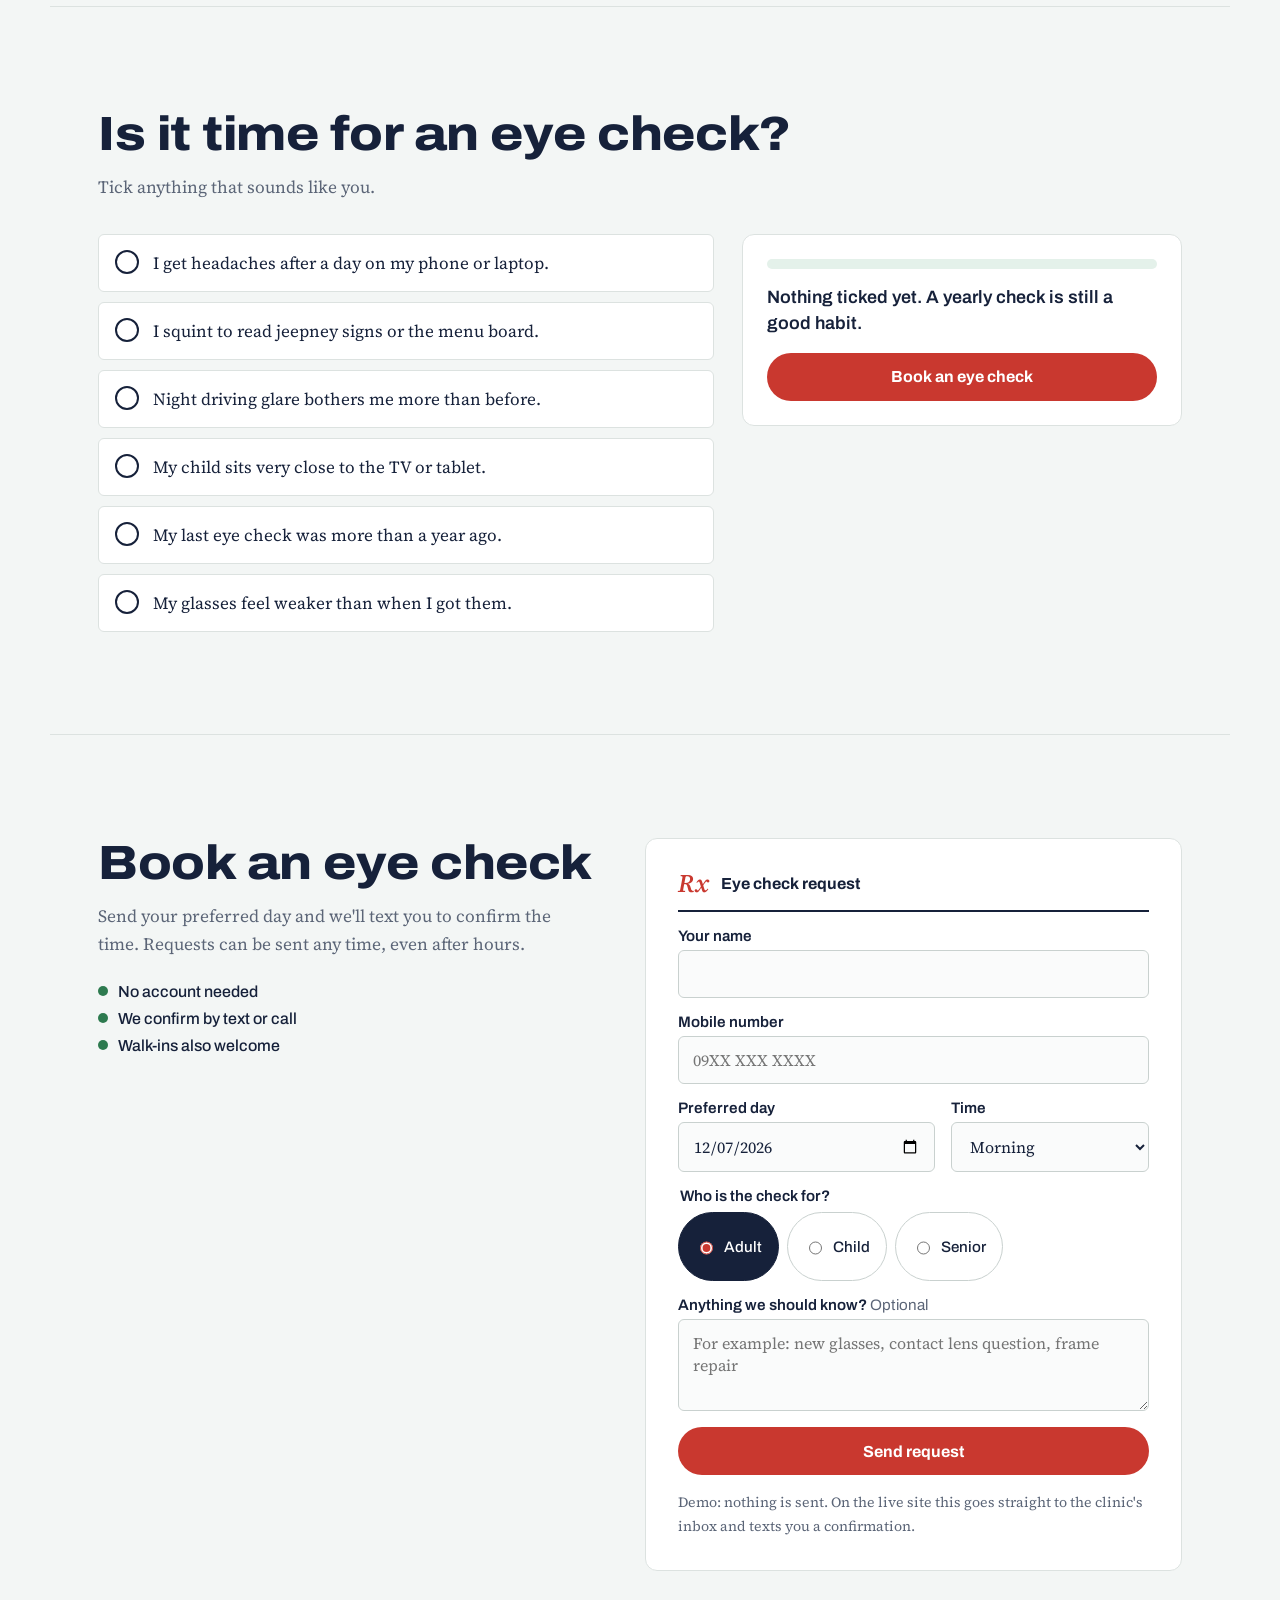
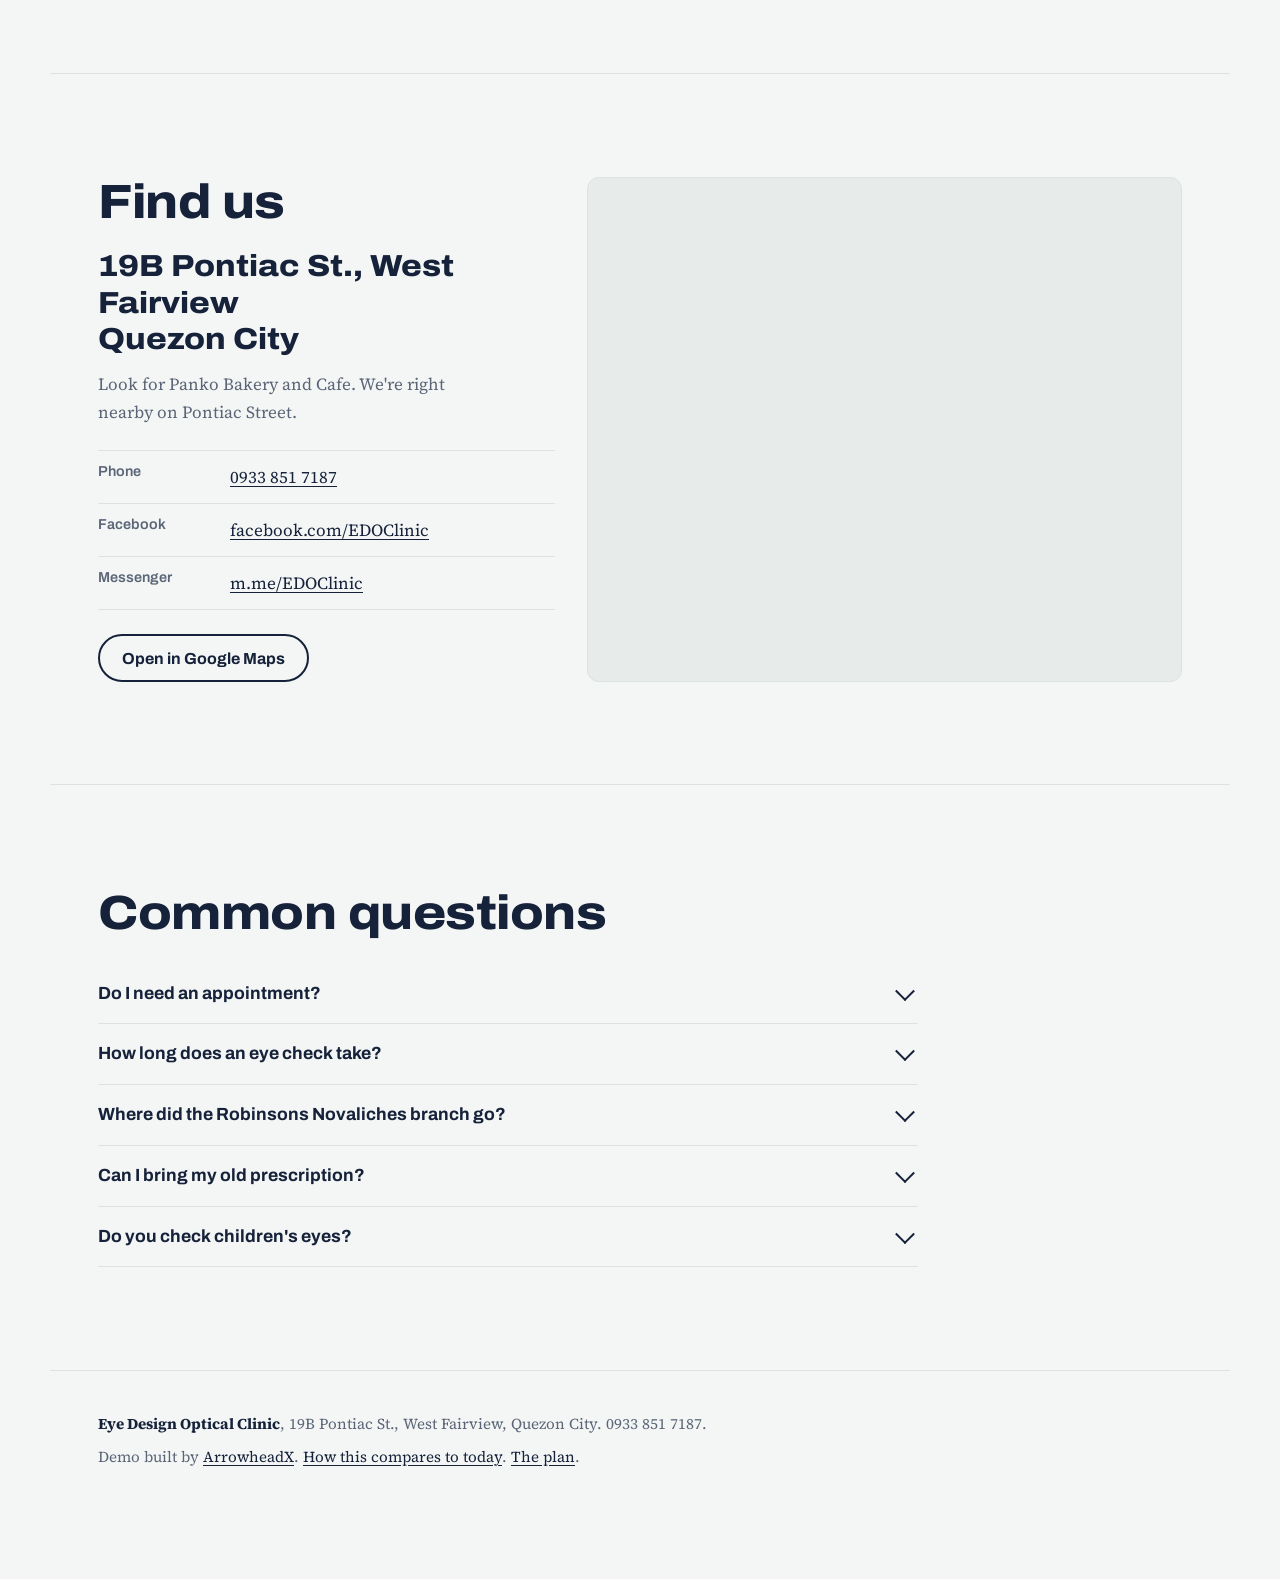
==== commit 094328c5: "Pitch: email contact, trim scope; use full clinic name - Replace call button with email to hello@arr" ====
--- a/index.html
+++ b/index.html
@@ -23,7 +23,7 @@
 <header class="top">
   <a class="brand" href="#" aria-label="Eye Design Optical Clinic, home">
     <span class="brand-mark" aria-hidden="true">E</span>
-    <span class="brand-name">Eye Design<br><small>Optical Clinic</small></span>
+    <span class="brand-name">Eye Design Optical Clinic</span>
   </a>
   <nav aria-label="Main">
     <a href="#services">Services</a>
--- a/styles.css
+++ b/styles.css
@@ -39,7 +39,8 @@
 .top{max-width:var(--max);margin:0 auto;padding:18px var(--gut);display:flex;align-items:center;justify-content:space-between;gap:16px}
 .brand{display:flex;align-items:center;gap:10px;text-decoration:none}
 .brand-mark{display:grid;place-items:center;width:40px;height:40px;border:2px solid var(--ink);border-radius:var(--r-sm);font:900 1.4rem/1 var(--display);font-stretch:125%;background:var(--panel)}
-.brand-name{font:800 1.05rem/1.05 var(--display);font-stretch:110%}
+.brand-name{font:800 1.05rem/1.15 var(--display);font-stretch:108%;max-width:14ch}
+@media (min-width:520px){.brand-name{max-width:none}}
 .brand-name small{font-weight:500;font-size:.78rem;color:var(--slate);font-stretch:100%}
 .top nav{display:flex;align-items:center;gap:22px;font:500 .95rem var(--display)}
 .top nav a:not(.btn){text-decoration:none}
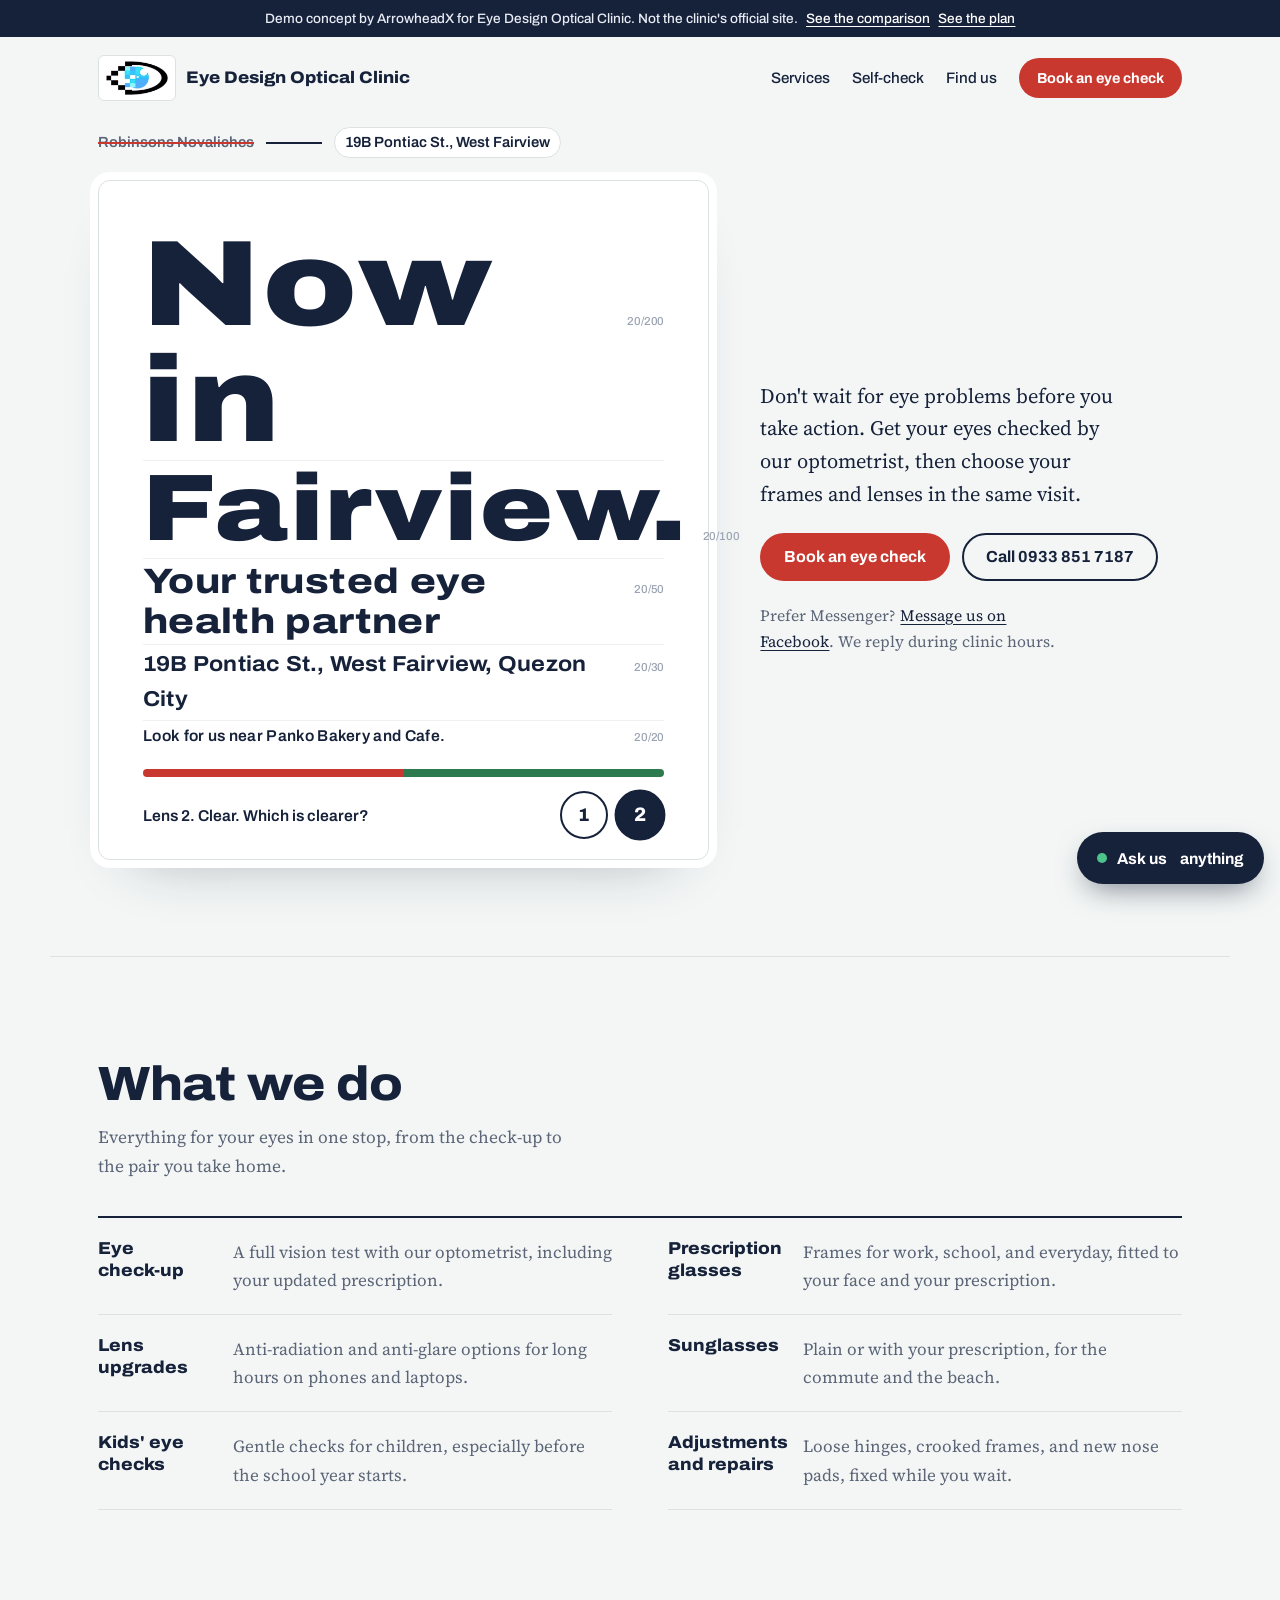
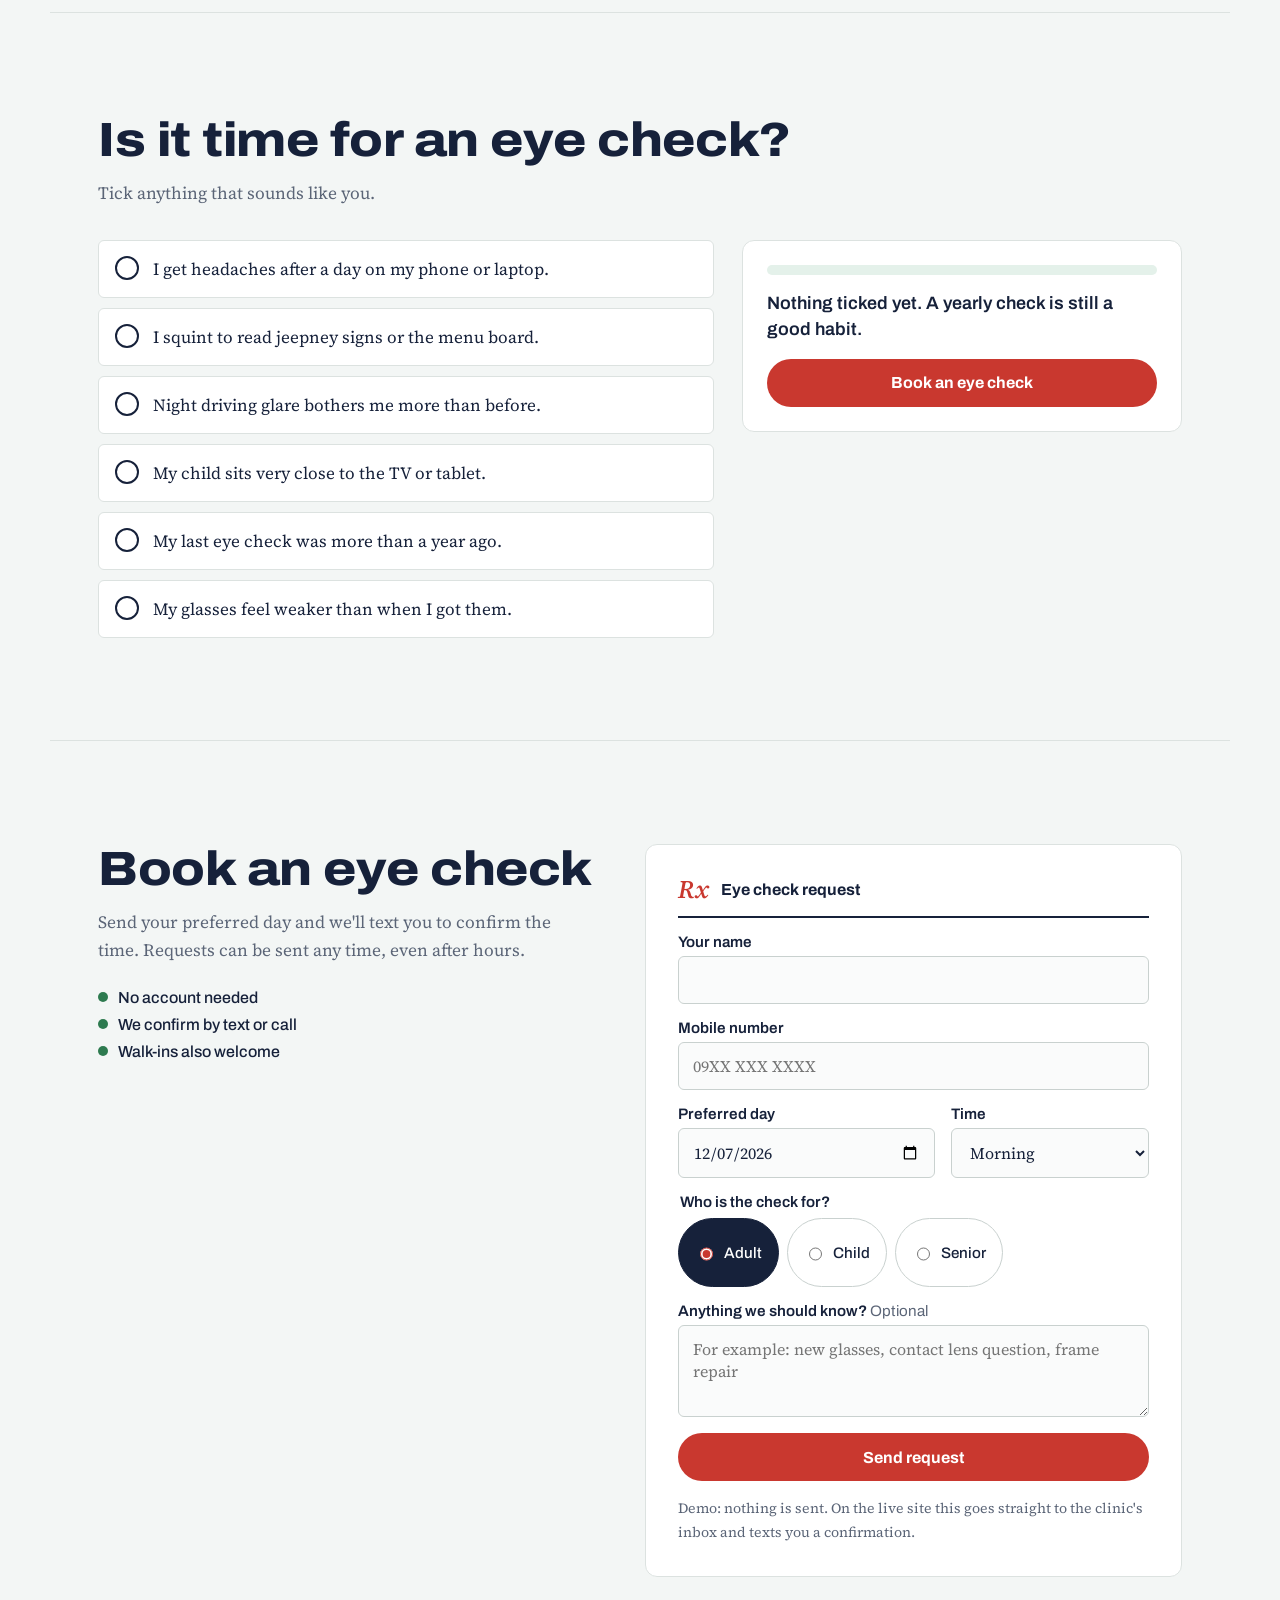
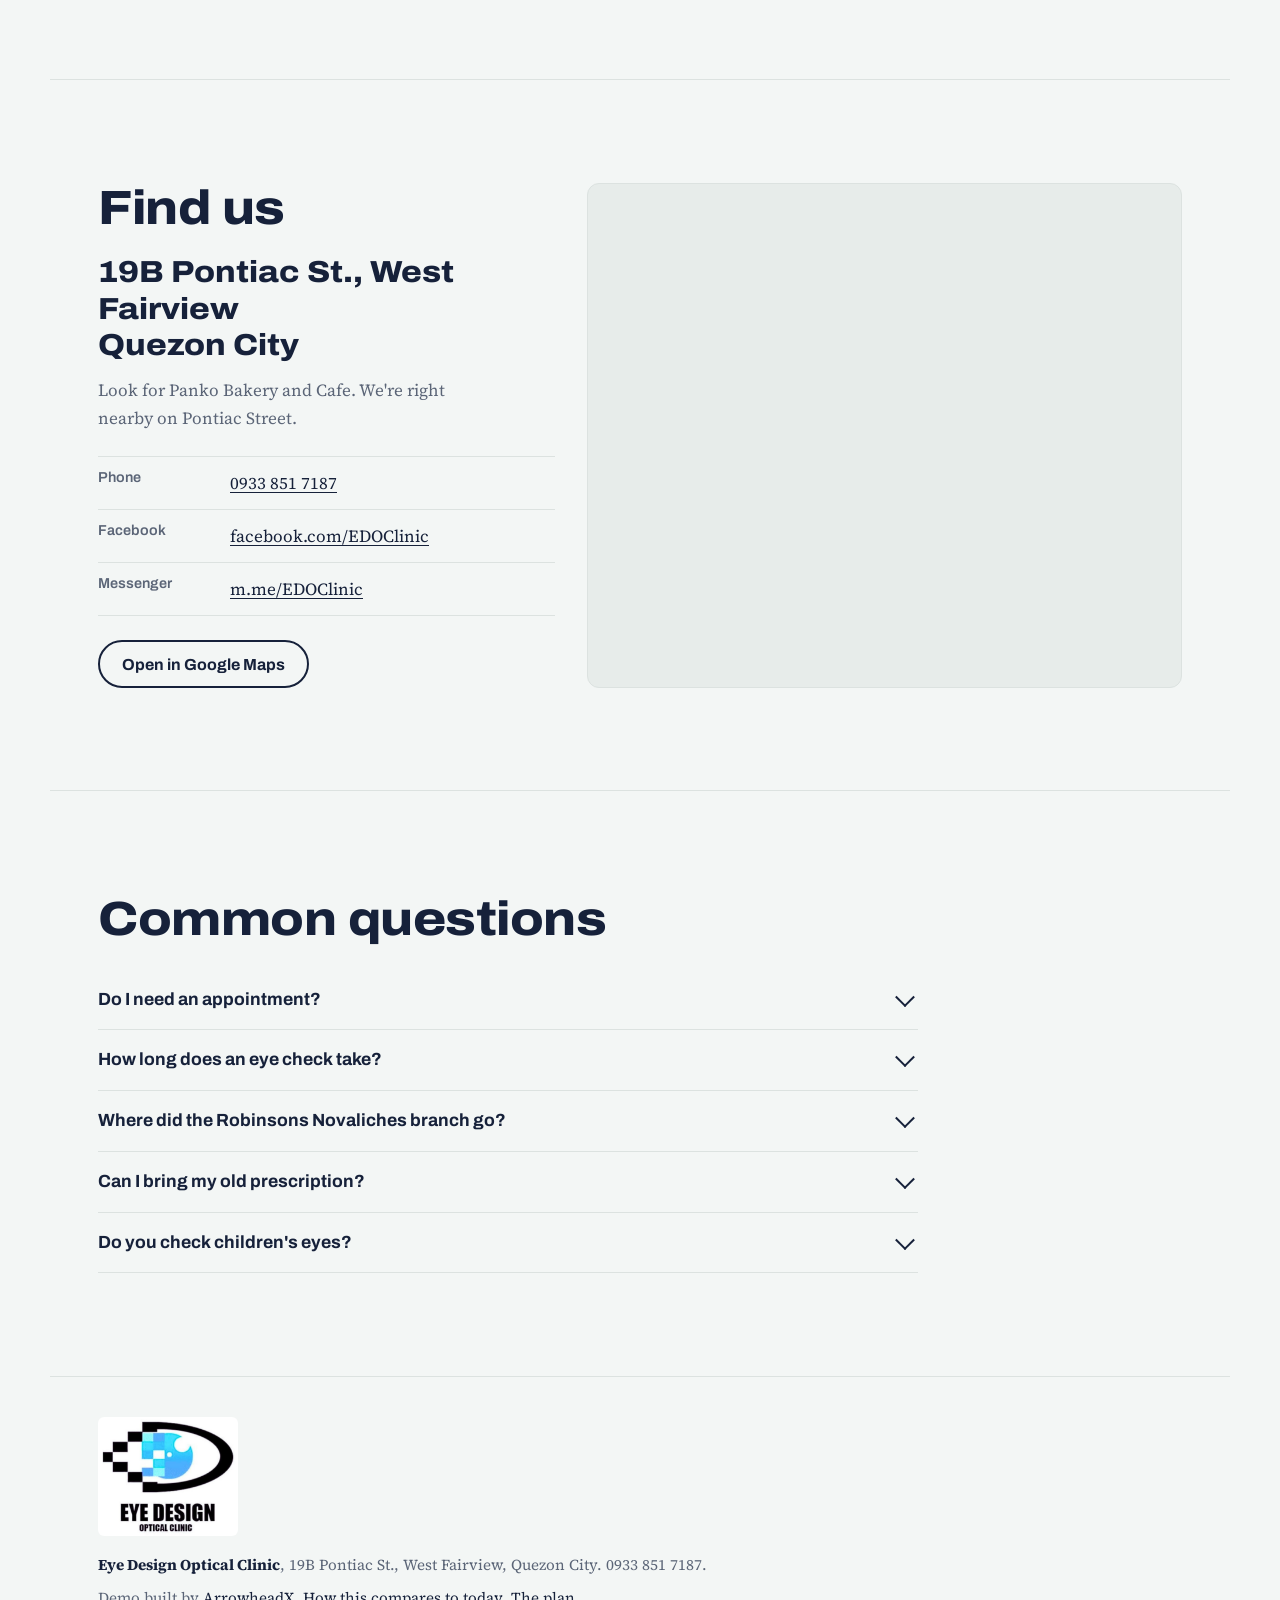
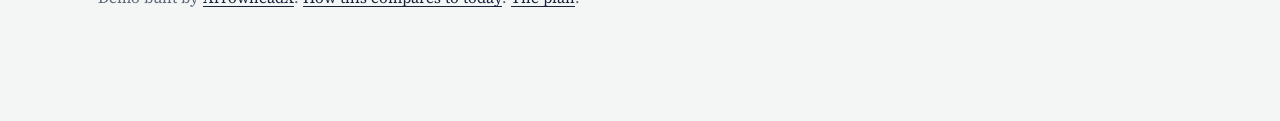
==== commit b1aa242d: "Use the clinic's real logo in header, footer, and favicon Co-Authored-By: Claude Opus 5.5 <noreply@a" ====
--- a/index.html
+++ b/index.html
@@ -10,7 +10,8 @@
 <link rel="preconnect" href="https://fonts.gstatic.com" crossorigin>
 <link href="https://fonts.googleapis.com/css2?family=Archivo:wdth,wght@62..125,400..900&family=Source+Serif+4:opsz,wght@8..60,400;8..60,600&display=swap" rel="stylesheet">
 <link rel="stylesheet" href="styles.css">
-<link rel="icon" href="data:image/svg+xml,%3Csvg xmlns='http://www.w3.org/2000/svg' viewBox='0 0 32 32'%3E%3Crect width='32' height='32' rx='6' fill='%23ffffff'/%3E%3Cpath d='M8 8h16v4H13v2h9v4h-9v2h11v4H8z' fill='%2316213A'/%3E%3C/svg%3E">
+<link rel="icon" type="image/png" href="assets/favicon.png">
+<link rel="apple-touch-icon" href="assets/apple-touch-icon.png">
 </head>
 <body>
 <a class="skip" href="#book">Skip to booking</a>
@@ -22,14 +23,14 @@
 
 <header class="top">
   <a class="brand" href="#" aria-label="Eye Design Optical Clinic, home">
-    <span class="brand-mark" aria-hidden="true">E</span>
+    <img class="brand-logo" src="assets/logo-mark-240.png" alt="" width="80" height="45">
     <span class="brand-name">Eye Design Optical Clinic</span>
   </a>
   <nav aria-label="Main">
     <a href="#services">Services</a>
     <a href="#check">Self-check</a>
     <a href="#visit">Find us</a>
-    <a class="btn btn-red btn-sm" href="#book">Book an eye check</a>
+    <a class="btn btn-red btn-sm" href="#book"><span class="hide-sm">Book an eye check</span><span class="show-sm">Book now</span></a>
   </nav>
 </header>
 
@@ -206,6 +207,7 @@
 </main>
 
 <footer class="foot">
+  <img class="foot-logo" src="assets/logo-full-480.png" alt="Eye Design Optical Clinic logo" width="160" height="137" loading="lazy">
   <p><strong>Eye Design Optical Clinic</strong>, 19B Pontiac St., West Fairview, Quezon City. 0933 851 7187.</p>
   <p class="foot-demo">Demo built by <a href="https://arrowheadx.ai" rel="noopener">ArrowheadX</a>. <a href="compare">How this compares to today</a>. <a href="pitch">The plan</a>.</p>
 </footer>
--- a/styles.css
+++ b/styles.css
@@ -38,6 +38,8 @@
 /* header */
 .top{max-width:var(--max);margin:0 auto;padding:18px var(--gut);display:flex;align-items:center;justify-content:space-between;gap:16px}
 .brand{display:flex;align-items:center;gap:10px;text-decoration:none}
+.brand-logo{display:block;height:46px;width:auto;background:#fff;border-radius:var(--r-sm);padding:4px 6px;border:1px solid var(--line)}
+.foot-logo{width:140px;height:auto;margin-bottom:8px;border-radius:var(--r-sm)}
 .brand-mark{display:grid;place-items:center;width:40px;height:40px;border:2px solid var(--ink);border-radius:var(--r-sm);font:900 1.4rem/1 var(--display);font-stretch:125%;background:var(--panel)}
 .brand-name{font:800 1.05rem/1.15 var(--display);font-stretch:108%;max-width:14ch}
 @media (min-width:520px){.brand-name{max-width:none}}
@@ -45,6 +47,8 @@
 .top nav{display:flex;align-items:center;gap:22px;font:500 .95rem var(--display)}
 .top nav a:not(.btn){text-decoration:none}
 @media (max-width:760px){.top nav a:not(.btn){display:none}}
+.show-sm{display:none}
+@media (max-width:480px){.hide-sm{display:none}.show-sm{display:inline}.brand-logo{height:40px}}
 
 /* buttons */
 .btn{display:inline-flex;align-items:center;justify-content:center;gap:8px;min-height:48px;padding:0 22px;border-radius:999px;font:700 1rem var(--display);text-decoration:none;border:2px solid transparent;cursor:pointer;transition:background .15s,color .15s,transform .15s}
